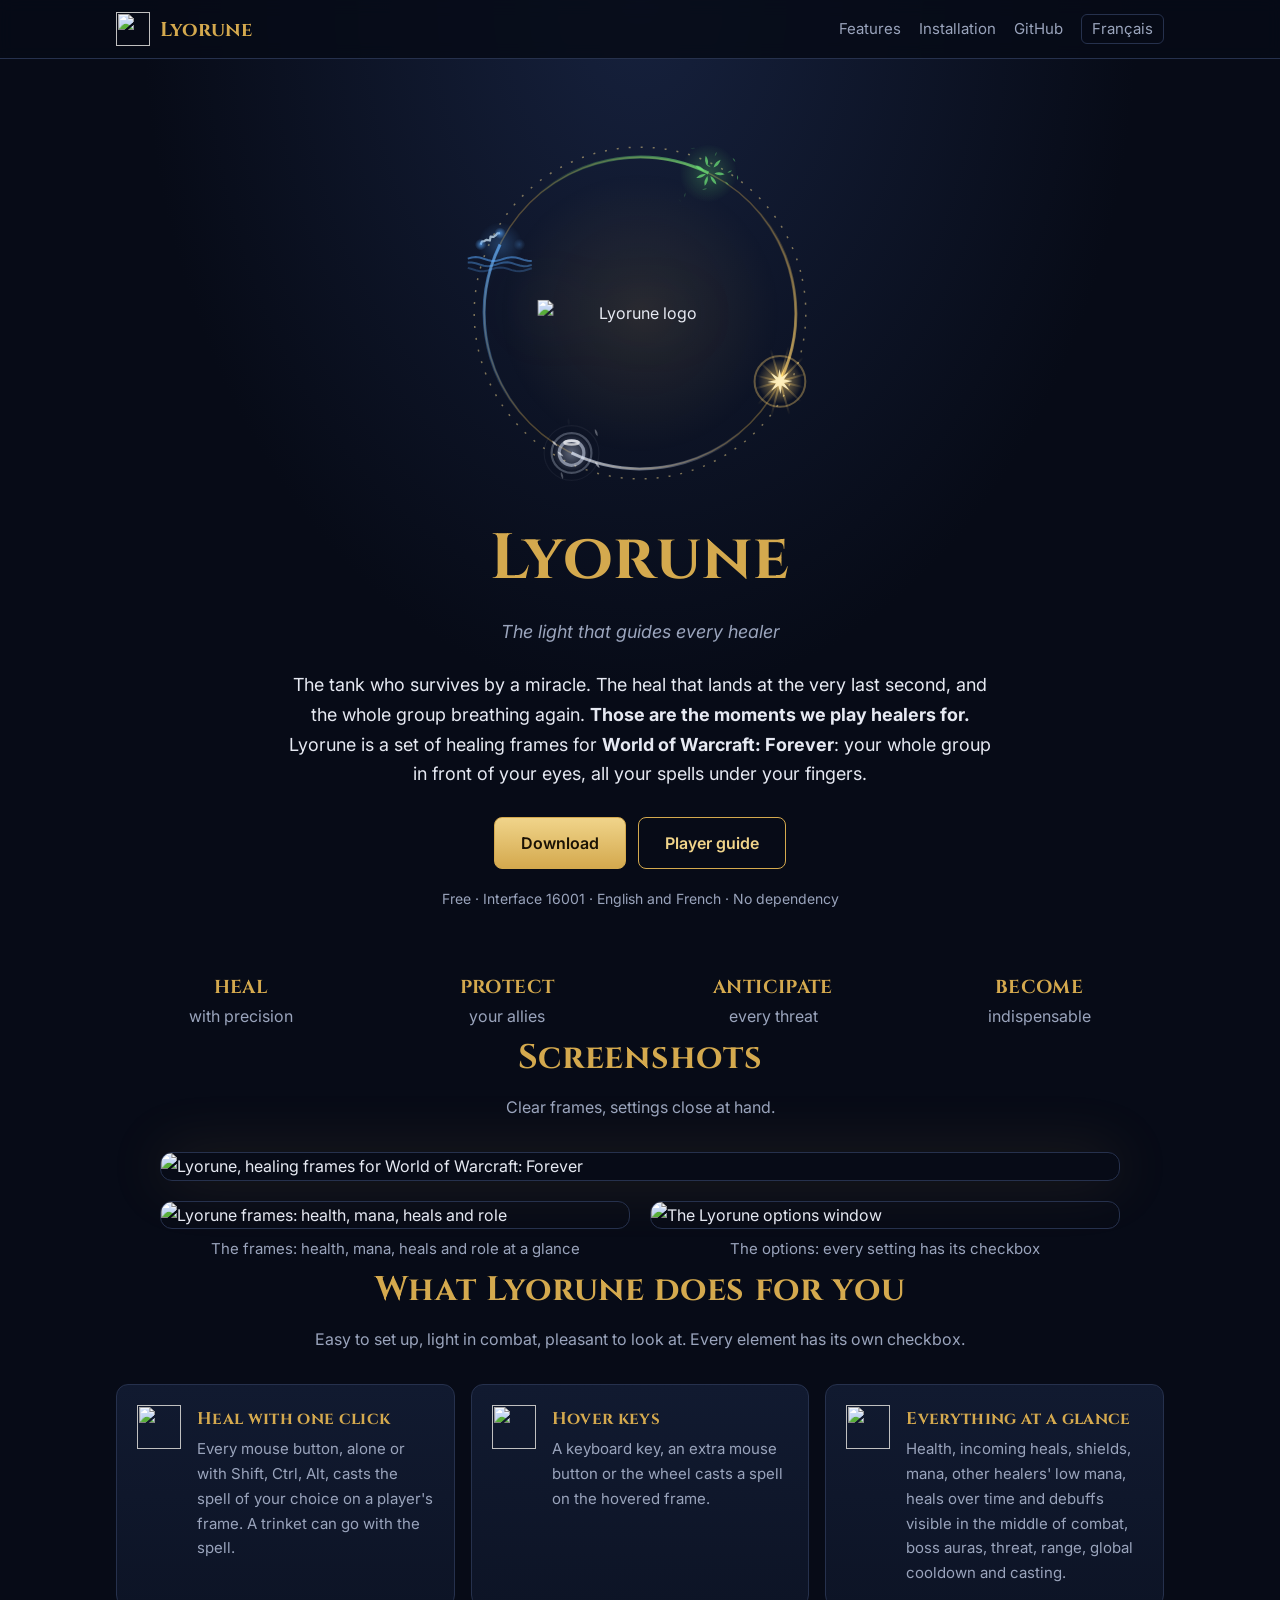
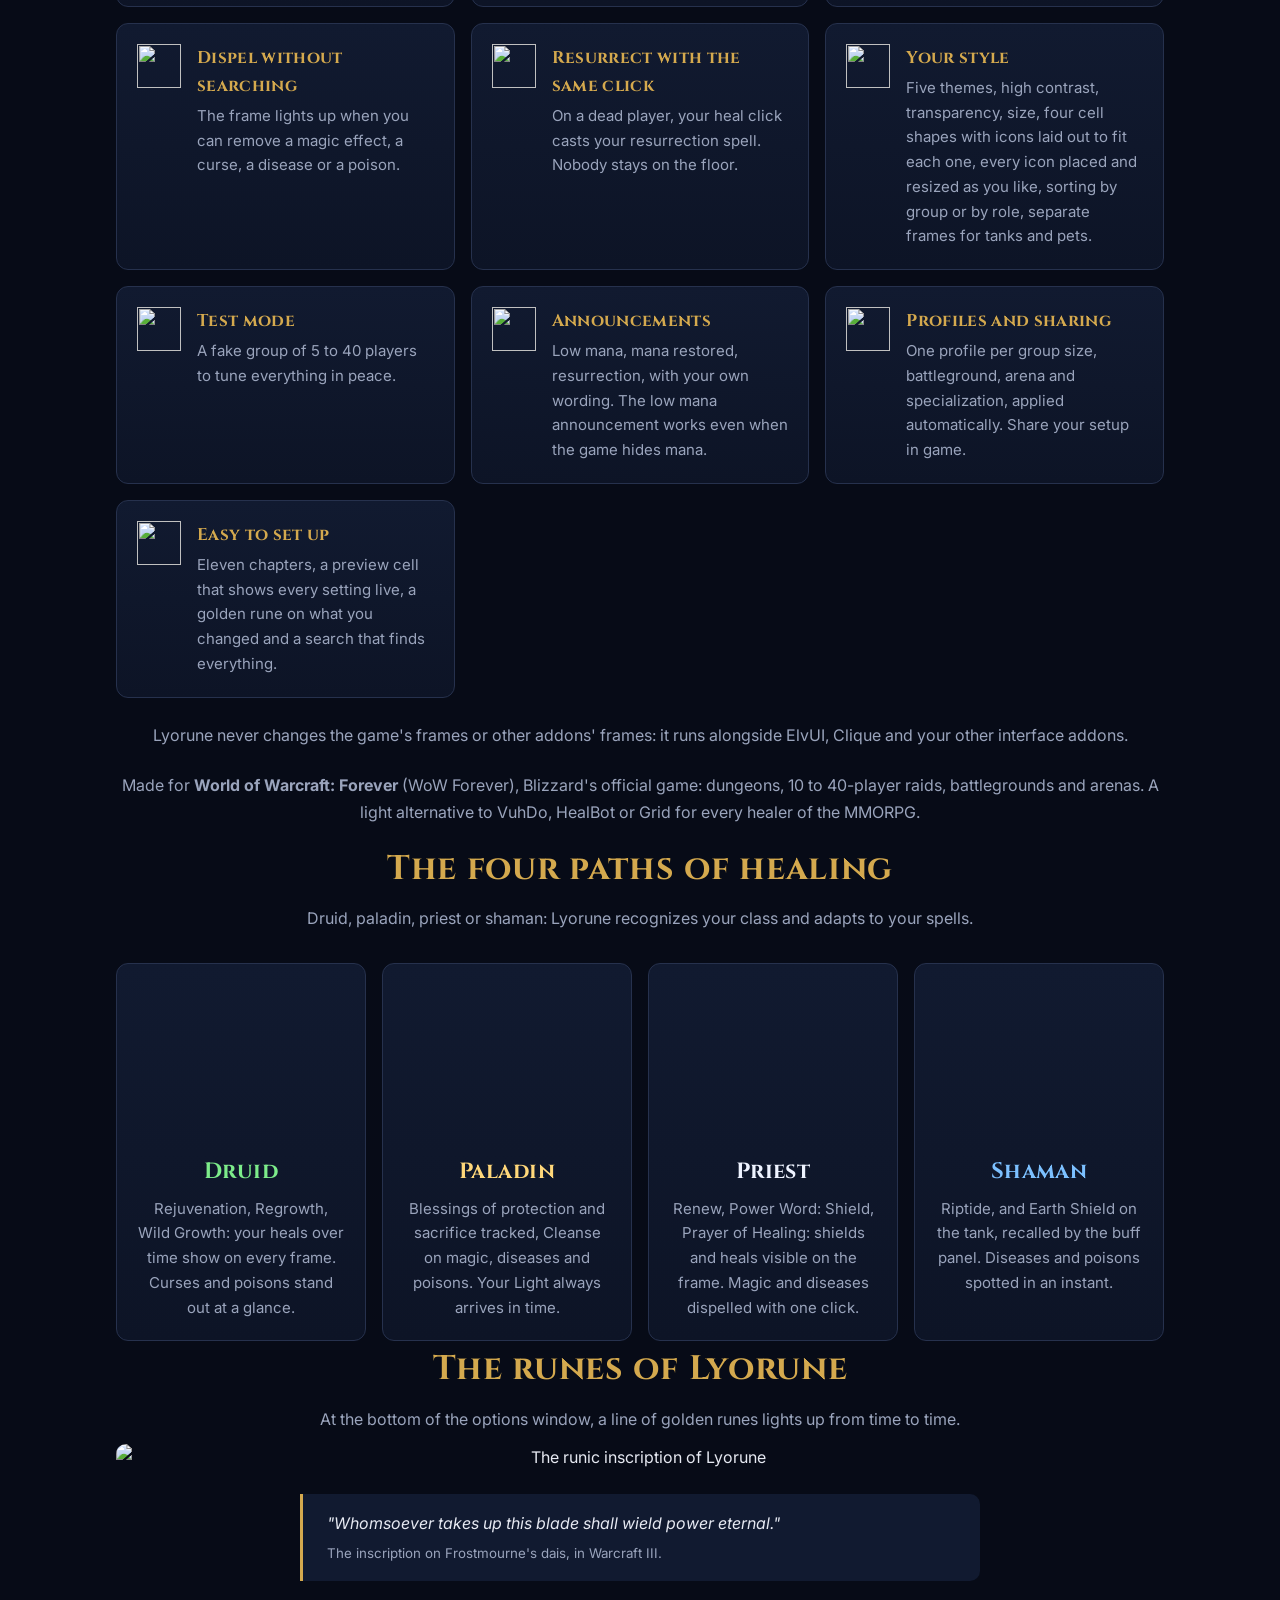
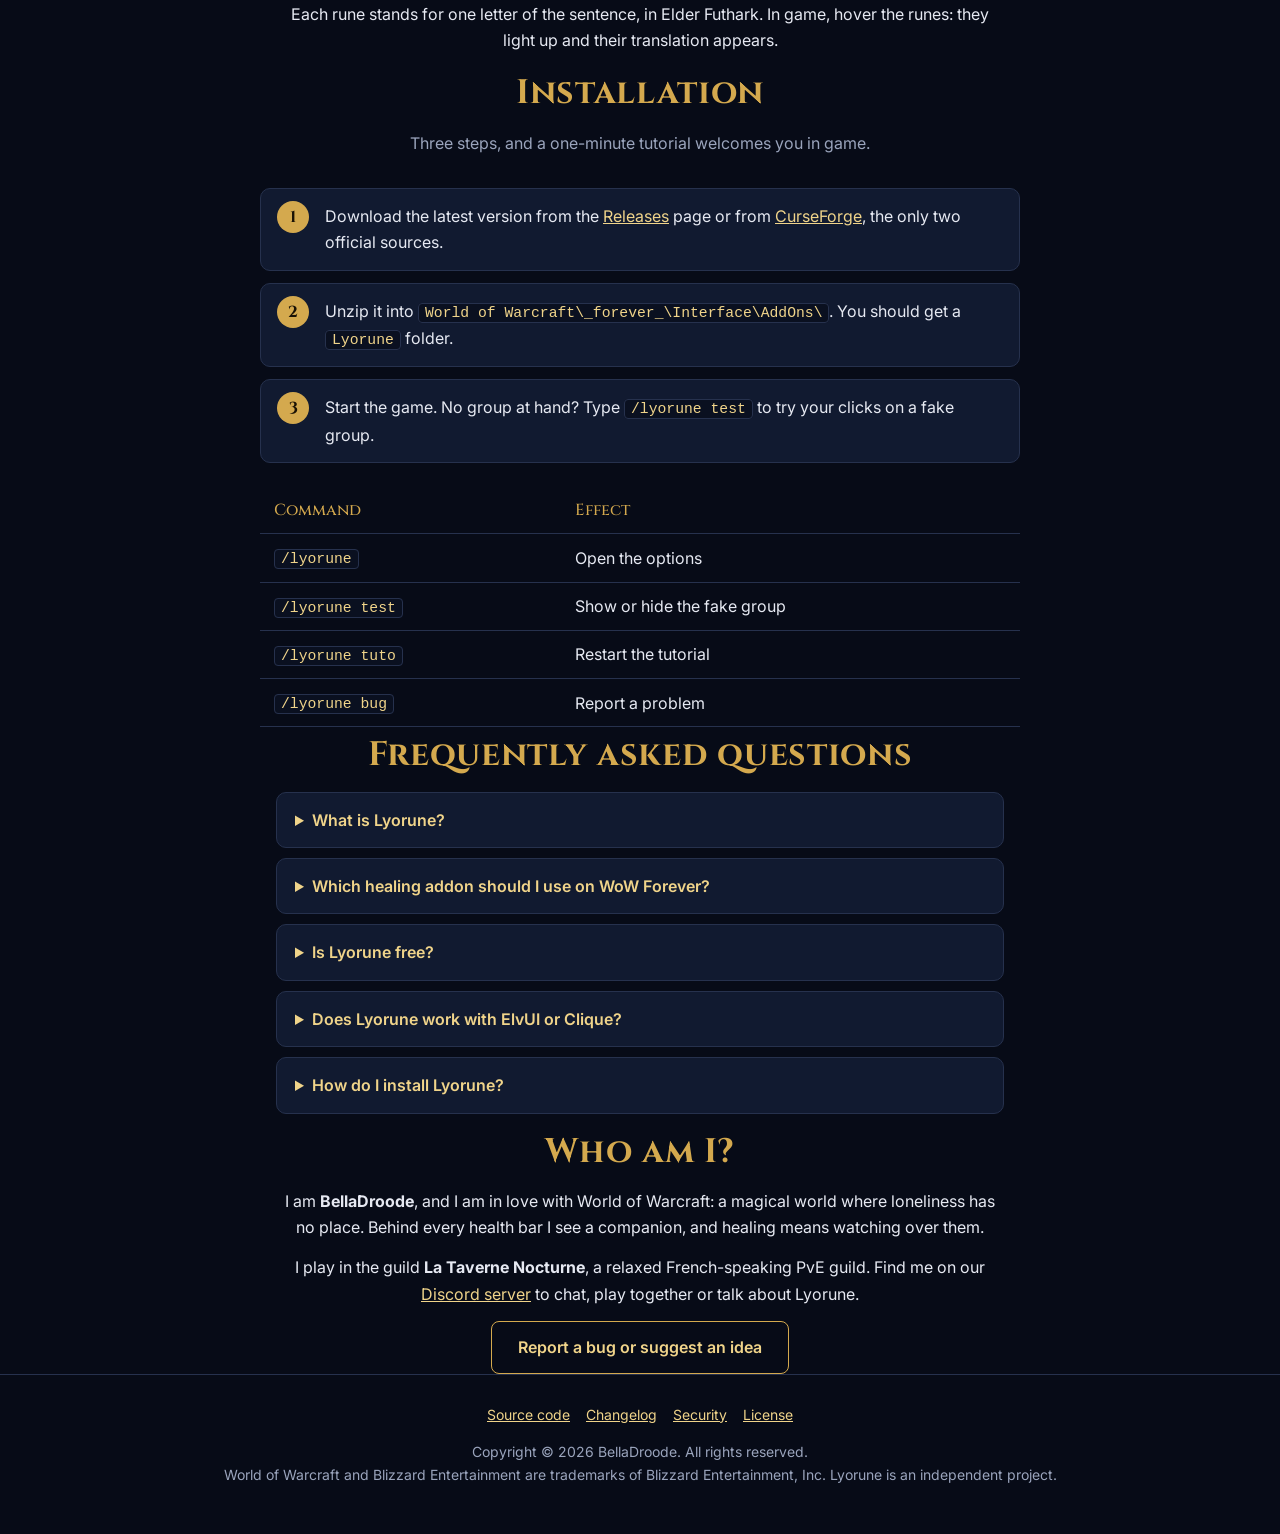
==== site/en/index.html @ 0c83de87 "Site : vidéo de présentation retirée" ====
<!doctype html>
<html lang="en">
<head>
<meta charset="utf-8">
<meta name="viewport" content="width=device-width, initial-scale=1">
<title>Lyorune: healing frames addon for WoW Forever (click casting, raid frames)</title>
<meta name="description" content="Lyorune is a free healing frames addon for World of Warcraft: Forever: click casting, hover keys, dispels, incoming heals, range, missing buffs, low mana announcement, profiles and themes. Priest, druid, paladin, shaman.">
<meta name="keywords" content="Lyorune, World of Warcraft, World of Warcraft: Forever, WoW Forever, WoW, Blizzard, WoW addon, World of Warcraft addon, MMORPG, healing frames, heal frames, raid frames, party frames, group frames, unit frames, click casting, healer, healer addon, heal, dungeon, raid, PvP, PvE, battleground, arena, VuhDo alternative, HealBot alternative, Grid, Cell, Clique, ElvUI, dispel, priest, druid, paladin, shaman">
<meta name="author" content="BellaDroode">
<meta name="robots" content="index, follow, max-image-preview:large">
<meta name="theme-color" content="#070b17">
<link rel="canonical" href="https://bellahealfr.github.io/Lyorune/en/">
<link rel="alternate" hreflang="fr" href="https://bellahealfr.github.io/Lyorune/">
<link rel="alternate" hreflang="en" href="https://bellahealfr.github.io/Lyorune/en/">
<link rel="alternate" hreflang="x-default" href="https://bellahealfr.github.io/Lyorune/en/">
<link rel="alternate" type="text/plain" title="Summary for AI" href="https://bellahealfr.github.io/Lyorune/llms.txt">
<meta property="og:type" content="website">
<meta property="og:site_name" content="Lyorune">
<meta property="og:locale" content="en_US">
<meta property="og:locale:alternate" content="fr_FR">
<meta property="og:url" content="https://bellahealfr.github.io/Lyorune/en/">
<meta property="og:title" content="Lyorune, healing frames for WoW Forever">
<meta property="og:description" content="The light that guides every healer. Free healing frames addon for World of Warcraft: Forever.">
<meta property="og:image" content="https://bellahealfr.github.io/Lyorune/images/logo.png">
<meta property="og:image:alt" content="Lyorune logo">
<meta name="twitter:card" content="summary">
<meta name="twitter:title" content="Lyorune, healing frames for WoW Forever">
<meta name="twitter:description" content="Free healing frames addon for World of Warcraft: Forever.">
<meta name="twitter:image" content="https://bellahealfr.github.io/Lyorune/images/logo.png">
<link rel="icon" type="image/png" href="../images/logo.png">
<link rel="apple-touch-icon" href="../images/logo.png">
<link rel="stylesheet" href="../style.css?v=__BUILD__">
<script type="application/ld+json">
{
  "@context": "https://schema.org",
  "@graph": [
    {
      "@type": "SoftwareApplication",
      "@id": "https://bellahealfr.github.io/Lyorune/#addon",
      "name": "Lyorune",
      "alternateName": "Lyorune healing frames",
      "description": "Free healing frames addon for World of Warcraft: Forever: click casting, hover keys, dispels, incoming heals, range, missing buffs, low mana announcement, profiles, themes and configuration sharing.",
      "url": "https://bellahealfr.github.io/Lyorune/en/",
      "image": "https://bellahealfr.github.io/Lyorune/images/logo.png",
      "applicationCategory": "GameApplication",
      "applicationSubCategory": "World of Warcraft addon",
      "operatingSystem": "Windows, macOS",
      "softwareVersion": "__VERSION__",
      "dateModified": "__DATE__",
      "inLanguage": [
        "en",
        "fr"
      ],
      "isAccessibleForFree": true,
      "offers": {
        "@type": "Offer",
        "price": "0",
        "priceCurrency": "USD"
      },
      "downloadUrl": "https://github.com/BellaHealFr/Lyorune/releases/latest",
      "installUrl": "https://github.com/BellaHealFr/Lyorune/releases/latest",
      "codeRepository": "https://github.com/BellaHealFr/Lyorune",
      "releaseNotes": "https://github.com/BellaHealFr/Lyorune/blob/main/CHANGELOG.en.md",
      "softwareRequirements": "World of Warcraft: Forever (interface 16001)",
      "featureList": [
        "Click casting with Shift, Ctrl, Alt",
        "Hover keys",
        "Incoming heals, shields and heal absorbs",
        "Heal over time and debuff icons visible in combat",
        "Other healers' low mana",
        "Dispel: magic, curse, disease, poison",
        "Range in three levels",
        "Missing buffs",
        "Resurrection on the same click",
        "Low mana announcement even when mana is hidden",
        "Profiles per group size, battleground, arena and specialization",
        "Five themes",
        "Test mode from 5 to 40 players",
        "Configuration sharing",
        "Options window in chapters with a live preview cell and search"
      ],
      "author": {
        "@id": "https://bellahealfr.github.io/Lyorune/#auteur"
      },
      "sameAs": [
        "https://github.com/BellaHealFr/Lyorune"
      ],
      "keywords": "Lyorune, World of Warcraft, World of Warcraft: Forever, WoW Forever, WoW, Blizzard, WoW addon, World of Warcraft addon, MMORPG, healing frames, heal frames, raid frames, party frames, group frames, unit frames, click casting, healer, healer addon, heal, dungeon, raid, PvP, PvE, battleground, arena, VuhDo alternative, HealBot alternative, Grid, Cell, Clique, ElvUI, dispel, priest, druid, paladin, shaman",
      "gamePlatform": "World of Warcraft: Forever"
    },
    {
      "@type": "Person",
      "@id": "https://bellahealfr.github.io/Lyorune/#auteur",
      "name": "BellaDroode",
      "url": "https://github.com/BellaHealFr"
    },
    {
      "@type": "FAQPage",
      "mainEntity": [
        {
          "@type": "Question",
          "name": "What is Lyorune?",
          "acceptedAnswer": {
            "@type": "Answer",
            "text": "Lyorune is a free healing frames addon for World of Warcraft: Forever. It shows your whole group or raid and casts your heals with one click on a player's frame."
          }
        },
        {
          "@type": "Question",
          "name": "Which healing addon should I use on WoW Forever?",
          "acceptedAnswer": {
            "@type": "Answer",
            "text": "Lyorune is made for World of Warcraft: Forever (interface 16001). It is lighter than VuhDo and HealBot, handles values hidden in combat and suits priests, druids, paladins and shamans."
          }
        },
        {
          "@type": "Question",
          "name": "Is Lyorune free?",
          "acceptedAnswer": {
            "@type": "Answer",
            "text": "Yes. Lyorune is free and is downloaded from its GitHub Releases page or from CurseForge (Lyorune Healing project), its only two official sources."
          }
        },
        {
          "@type": "Question",
          "name": "Does Lyorune work with ElvUI or Clique?",
          "acceptedAnswer": {
            "@type": "Answer",
            "text": "Yes. Lyorune never changes the game's frames or other addons' frames. It runs alongside ElvUI, Clique and other interface addons."
          }
        },
        {
          "@type": "Question",
          "name": "How do I install Lyorune?",
          "acceptedAnswer": {
            "@type": "Answer",
            "text": "Download the archive from GitHub, unzip it into World of Warcraft\\_forever_\\Interface\\AddOns\\ and start the game. A one-minute tutorial opens on first login."
          }
        }
      ]
    }
  ]
}
</script>
</head>
<body>

<header class="haut">
  <div class="conteneur">
    <a class="marque" href="#"><img src="../images/logo.png" alt="">Lyorune</a>
    <nav>
      <a class="facultatif" href="#features">Features</a>
      <a class="facultatif" href="#installation">Installation</a>
      <a class="facultatif" href="https://github.com/BellaHealFr/Lyorune">GitHub</a>
      <a class="langue" href="../" lang="fr">Français</a>
    </nav>
  </div>
</header>

<main>
  <div class="entete conteneur">
    <div class="couronne"><canvas aria-hidden="true"></canvas><img class="logo" src="../images/logo.png" alt="Lyorune logo"></div>
    <h1>Lyorune</h1>
    <p class="devise">The light that guides every healer</p>
    <p class="accroche">The tank who survives by a miracle. The heal that lands at the very last second, and the whole group breathing again.
      <strong>Those are the moments we play healers for.</strong> Lyorune is a set of healing frames for
      <strong>World of Warcraft: Forever</strong>: your whole group in front of your eyes, all your spells under your fingers.</p>
    <div class="boutons">
      <a class="bouton plein" href="https://github.com/BellaHealFr/Lyorune/releases/latest" data-telecharger="Download version {v}">Download</a>
      <a class="bouton vide" href="https://github.com/BellaHealFr/Lyorune/blob/main/docs/GUIDE.en.md">Player guide</a>
    </div>
    <p class="infos">Free · Interface 16001 · English and French · No dependency</p>
  </div>

  <section class="conteneur">
    <div class="grille piliers-en">
      <div><img src="../images/piliers/soigner.png" alt=""><h3>HEAL</h3><p>with precision</p></div>
      <div><img src="../images/piliers/proteger.png" alt=""><h3>PROTECT</h3><p>your allies</p></div>
      <div><img src="../images/piliers/anticiper.png" alt=""><h3>ANTICIPATE</h3><p>every threat</p></div>
      <div><img src="../images/piliers/indispensable.png" alt=""><h3>BECOME</h3><p>indispensable</p></div>
    </div>
  </section>

  <section id="screenshots" class="conteneur galerie">
    <h2>Screenshots</h2>
    <p class="sous-titre">Clear frames, settings close at hand.</p>
    <img class="banniere" src="../images/captures/banniere.jpg?v=__BUILD__" alt="Lyorune, healing frames for World of Warcraft: Forever" loading="lazy">
    <div class="captures">
      <figure><img src="../images/captures/cases.jpg?v=__BUILD__" alt="Lyorune frames: health, mana, heals and role" loading="lazy"><figcaption>The frames: health, mana, heals and role at a glance</figcaption></figure>
      <figure><img src="../images/captures/options.png?v=__BUILD__" alt="The Lyorune options window" loading="lazy"><figcaption>The options: every setting has its checkbox</figcaption></figure>
    </div>
  </section>

  <section id="features" class="conteneur">
    <h2>What Lyorune does for you</h2>
    <p class="sous-titre">Easy to set up, light in combat, pleasant to look at. Every element has its own checkbox.</p>
    <div class="grille">
      <div class="carte"><img src="../images/runes/s.png" alt=""><div><h3>Heal with one click</h3><p>Every mouse button, alone or with Shift, Ctrl, Alt, casts the spell of your choice on a player's frame. A trinket can go with the spell.</p></div></div>
      <div class="carte"><img src="../images/runes/t.png" alt=""><div><h3>Hover keys</h3><p>A keyboard key, an extra mouse button or the wheel casts a spell on the hovered frame.</p></div></div>
      <div class="carte"><img src="../images/runes/u.png" alt=""><div><h3>Everything at a glance</h3><p>Health, incoming heals, shields, mana, other healers' low mana, heals over time and debuffs visible in the middle of combat, boss auras, threat, range, global cooldown and casting.</p></div></div>
      <div class="carte"><img src="../images/runes/d.png" alt=""><div><h3>Dispel without searching</h3><p>The frame lights up when you can remove a magic effect, a curse, a disease or a poison.</p></div></div>
      <div class="carte"><img src="../images/runes/r.png" alt=""><div><h3>Resurrect with the same click</h3><p>On a dead player, your heal click casts your resurrection spell. Nobody stays on the floor.</p></div></div>
      <div class="carte"><img src="../images/runes/g.png" alt=""><div><h3>Your style</h3><p>Five themes, high contrast, transparency, size, four cell shapes with icons laid out to fit each one, every icon placed and resized as you like, sorting by group or by role, separate frames for tanks and pets.</p></div></div>
      <div class="carte"><img src="../images/runes/m.png" alt=""><div><h3>Test mode</h3><p>A fake group of 5 to 40 players to tune everything in peace.</p></div></div>
      <div class="carte"><img src="../images/runes/a.png" alt=""><div><h3>Announcements</h3><p>Low mana, mana restored, resurrection, with your own wording. The low mana announcement works even when the game hides mana.</p></div></div>
      <div class="carte"><img src="../images/runes/p.png" alt=""><div><h3>Profiles and sharing</h3><p>One profile per group size, battleground, arena and specialization, applied automatically. Share your setup in game.</p></div></div>
      <div class="carte"><img src="../images/runes/f.png" alt=""><div><h3>Easy to set up</h3><p>Eleven chapters, a preview cell that shows every setting live, a golden rune on what you changed and a search that finds everything.</p></div></div>
    </div>
    <p class="note">Lyorune never changes the game's frames or other addons' frames: it runs alongside ElvUI, Clique and your other interface addons.</p>
    <p class="note">Made for <strong>World of Warcraft: Forever</strong> (WoW Forever), Blizzard's official game: dungeons, 10 to 40-player raids, battlegrounds and arenas. A light alternative to VuhDo, HealBot or Grid for every healer of the MMORPG.</p>
  </section>

  <section id="classes" class="conteneur">
    <h2>The four paths of healing</h2>
    <p class="sous-titre">Druid, paladin, priest or shaman: Lyorune recognizes your class and adapts to your spells.</p>
    <div class="voies">
      <article class="voie" style="--classe:#7dec8a"><canvas data-classe="druide" aria-hidden="true"></canvas><h3>Druid</h3><p>Rejuvenation, Regrowth, Wild Growth: your heals over time show on every frame. Curses and poisons stand out at a glance.</p></article>
      <article class="voie" style="--classe:#ffd77a"><canvas data-classe="paladin" aria-hidden="true"></canvas><h3>Paladin</h3><p>Blessings of protection and sacrifice tracked, Cleanse on magic, diseases and poisons. Your Light always arrives in time.</p></article>
      <article class="voie" style="--classe:#eef3ff"><canvas data-classe="pretre" aria-hidden="true"></canvas><h3>Priest</h3><p>Renew, Power Word: Shield, Prayer of Healing: shields and heals visible on the frame. Magic and diseases dispelled with one click.</p></article>
      <article class="voie" style="--classe:#7cc0ff"><canvas data-classe="chaman" aria-hidden="true"></canvas><h3>Shaman</h3><p>Riptide, and Earth Shield on the tank, recalled by the buff panel. Diseases and poisons spotted in an instant.</p></article>
    </div>
  </section>

  <section class="conteneur runes">
    <h2>The runes of Lyorune</h2>
    <p class="sous-titre">At the bottom of the options window, a line of golden runes lights up from time to time.</p>
    <img class="bandeau" src="../images/runes.png" alt="The runic inscription of Lyorune">
    <blockquote>"Whomsoever takes up this blade shall wield power eternal."
      <small>The inscription on Frostmourne's dais, in Warcraft III.</small></blockquote>
    <p>Each rune stands for one letter of the sentence, in Elder Futhark. In game, hover the runes: they light up and their translation appears.</p>
  </section>

  <section id="installation" class="conteneur">
    <h2>Installation</h2>
    <p class="sous-titre">Three steps, and a one-minute tutorial welcomes you in game.</p>
    <ol class="etapes">
      <li>Download the latest version from the <a href="https://github.com/BellaHealFr/Lyorune/releases/latest">Releases</a> page or from <a href="https://www.curseforge.com/wow/addons/lyorune-healing">CurseForge</a>, the only two official sources.</li>
      <li>Unzip it into <code>World of Warcraft\_forever_\Interface\AddOns\</code>. You should get a <code>Lyorune</code> folder.</li>
      <li>Start the game. No group at hand? Type <code>/lyorune test</code> to try your clicks on a fake group.</li>
    </ol>
    <table>
      <tr><th>Command</th><th>Effect</th></tr>
      <tr><td><code>/lyorune</code></td><td>Open the options</td></tr>
      <tr><td><code>/lyorune test</code></td><td>Show or hide the fake group</td></tr>
      <tr><td><code>/lyorune tuto</code></td><td>Restart the tutorial</td></tr>
      <tr><td><code>/lyorune bug</code></td><td>Report a problem</td></tr>
    </table>
  </section>

  <section id="faq" class="conteneur faq">
    <h2>Frequently asked questions</h2>
    <details><summary>What is Lyorune?</summary><p>Lyorune is a free healing frames addon for World of Warcraft: Forever. It shows your whole group or raid and casts your heals with one click on a player's frame.</p></details>
    <details><summary>Which healing addon should I use on WoW Forever?</summary><p>Lyorune is made for World of Warcraft: Forever (interface 16001). It is lighter than VuhDo and HealBot, handles values hidden in combat and suits priests, druids, paladins and shamans.</p></details>
    <details><summary>Is Lyorune free?</summary><p>Yes. Lyorune is free and is downloaded from its <a href="https://github.com/BellaHealFr/Lyorune/releases/latest">GitHub Releases page</a> or from <a href="https://www.curseforge.com/wow/addons/lyorune-healing">CurseForge</a>, its only two official sources.</p></details>
    <details><summary>Does Lyorune work with ElvUI or Clique?</summary><p>Yes. Lyorune never changes the game's frames or other addons' frames. It runs alongside ElvUI, Clique and other interface addons.</p></details>
    <details><summary>How do I install Lyorune?</summary><p>Download the archive from GitHub, unzip it into <code>World of Warcraft\_forever_\Interface\AddOns\</code> and start the game. A one-minute tutorial opens on first login.</p></details>
  </section>

  <section class="conteneur auteur">
    <h2>Who am I?</h2>
    <p>I am <strong>BellaDroode</strong>, and I am in love with World of Warcraft: a magical world where loneliness has no place.
      Behind every health bar I see a companion, and healing means watching over them.</p>
    <p>I play in the guild <strong>La Taverne Nocturne</strong>, a relaxed French-speaking PvE guild.
      Find me on our <a href="https://discord.gg/uRaEPTGePu">Discord server</a> to chat, play together or talk about Lyorune.</p>
    <div class="boutons">
      <a class="bouton vide" href="https://github.com/BellaHealFr/Lyorune/issues/new/choose">Report a bug or suggest an idea</a>
    </div>
  </section>
</main>

<footer>
  <div class="conteneur">
    <nav>
      <a href="https://github.com/BellaHealFr/Lyorune">Source code</a>
      <a href="https://github.com/BellaHealFr/Lyorune/blob/main/CHANGELOG.en.md">Changelog</a>
      <a href="https://github.com/BellaHealFr/Lyorune/blob/main/SECURITY.md">Security</a>
      <a href="https://github.com/BellaHealFr/Lyorune/blob/main/LICENSE">License</a>
    </nav>
    <p>Copyright © 2026 BellaDroode. All rights reserved.<br>
      World of Warcraft and Blizzard Entertainment are trademarks of Blizzard Entertainment, Inc. Lyorune is an independent project.</p>
    <p class="visites" id="visites" hidden></p>
  </div>
</footer>

<script src="../animations.js?v=__BUILD__" defer></script>
<!-- Compteur de visiteurs uniques : GoatCounter, sans cookie, aucune donnée personnelle gardée -->
<script data-goatcounter="https://lyorune.goatcounter.com/count" async src="https://gc.zgo.at/count.js"></script>
<script>
  // Total du site, ou somme des pages française et anglaise tant que GoatCounter n'a pas recalculé le total
  (function () {
    var base = 'https://lyorune.goatcounter.com/counter/';
    function lire(chemin) {
      return fetch(base + encodeURIComponent(chemin) + '.json')
        .then(function (r) { return r.ok ? r.json() : null; })
        .then(function (d) { return (d && parseInt(String(d.count).replace(/\D/g, ''), 10)) || 0; })
        .catch(function () { return 0; });
    }
    Promise.all([lire('TOTAL'), lire('/Lyorune'), lire('/Lyorune/en')]).then(function (v) {
      var n = Math.max(v[0], v[1] + v[2]);
      if (!n) return;
      var p = document.getElementById('visites');
      p.textContent = n.toLocaleString('en') + ' ' + (n > 1 ? 'unique visitors since the site opened' : 'unique visitor since the site opened');
      p.hidden = false;
    });
  })();
</script>
</body>
</html>
---- site/style.css ----
/* Lyorune : page de présentation */
@import url("https://fonts.googleapis.com/css2?family=Cinzel:wght@500;700&family=Inter:wght@400;500;600&display=swap");

:root {
  --fond: #070b17;
  --fond-2: #0d1426;
  --carte: #111a30;
  --bord: #26314d;
  --or: #d4a94e;
  --or-clair: #f0d48a;
  --bleu: #5aa9ff;
  --texte: #e6e9f2;
  --doux: #9aa4bc;
  --largeur: 1080px;
}

* { box-sizing: border-box; }
html { scroll-behavior: smooth; }
body {
  margin: 0;
  background: radial-gradient(ellipse at top, #16213d 0%, var(--fond) 55%) fixed, var(--fond);
  color: var(--texte);
  font: 16px/1.65 Inter, system-ui, sans-serif;
}
img { max-width: 100%; height: auto; display: block; }
a { color: var(--or-clair); }
a:hover { color: #fff; }
code {
  background: #0a1020;
  border: 1px solid var(--bord);
  border-radius: 4px;
  padding: 1px 6px;
  font-size: .92em;
  color: var(--or-clair);
}

.conteneur { max-width: var(--largeur); margin: 0 auto; padding: 0 16px; }

/* Barre du haut */
.haut {
  position: sticky; top: 0; z-index: 10;
  background: rgba(7, 11, 23, .85);
  -webkit-backdrop-filter: blur(8px);
  backdrop-filter: blur(8px);
  border-bottom: 1px solid var(--bord);
}
.haut .conteneur { display: flex; align-items: center; gap: 20px; height: 58px; }
.marque { display: flex; align-items: center; gap: 10px; text-decoration: none; color: var(--or); font: 700 20px Cinzel, serif; }
.marque img { width: 34px; height: 34px; }
.haut nav { margin-left: auto; display: flex; gap: 18px; align-items: center; }
.haut nav a { color: var(--doux); text-decoration: none; font-size: 15px; }
.haut nav a:hover { color: var(--or-clair); }
.langue { border: 1px solid var(--bord); border-radius: 6px; padding: 2px 10px; }

/* En-tête */
.entete { text-align: center; padding: 64px 0 40px; }
.entete .logo { width: 200px; margin: 0 auto 12px; filter: drop-shadow(0 0 30px rgba(212, 169, 78, .35)); }
h1, h2, h3 { font-family: Cinzel, serif; color: var(--or); font-weight: 700; letter-spacing: .02em; }
h1 { font-size: clamp(40px, 7vw, 64px); margin: 0; }
.devise { font-style: italic; color: var(--doux); margin: 4px 0 24px; font-size: 18px; }
.accroche { max-width: 720px; margin: 0 auto 28px; font-size: 18px; }
.boutons { display: flex; gap: 12px; justify-content: center; flex-wrap: wrap; }
.bouton {
  display: inline-block; padding: 12px 26px; border-radius: 8px;
  font-weight: 600; text-decoration: none; border: 1px solid var(--or);
}
.bouton.plein { background: linear-gradient(180deg, var(--or-clair), var(--or)); color: #1a1205; }
.bouton.plein:hover { color: #000; filter: brightness(1.08); }
.bouton.vide { color: var(--or-clair); }
.bouton.vide:hover { background: rgba(212, 169, 78, .12); }
.infos { margin-top: 18px; color: var(--doux); font-size: 14px; }

/* Sections */
section { padding: 48px 0; }
h2 { text-align: center; font-size: clamp(26px, 4vw, 34px); margin: 0 0 8px; }
.sous-titre { text-align: center; color: var(--doux); max-width: 680px; margin: 0 auto 32px; }
.piliers { border-radius: 12px; border: 1px solid var(--bord); }

/* Fonctions */
.grille { display: grid; grid-template-columns: repeat(auto-fit, minmax(300px, 1fr)); gap: 16px; }
.carte {
  background: linear-gradient(180deg, var(--carte), var(--fond-2));
  border: 1px solid var(--bord); border-radius: 12px; padding: 20px;
  display: flex; gap: 16px; align-items: flex-start;
}
.carte:hover { border-color: rgba(212, 169, 78, .55); }
.carte img { width: 44px; height: 44px; flex: none; }
.carte h3 { margin: 0 0 4px; font-size: 17px; }
.carte p { margin: 0; color: var(--doux); font-size: 15px; }
.note { text-align: center; color: var(--doux); margin-top: 24px; }

/* Runes */
.runes { text-align: center; }
.runes .bandeau { margin: 0 auto 24px; border-radius: 10px; }
blockquote {
  margin: 0 auto 20px; max-width: 680px; padding: 16px 24px;
  border-left: 3px solid var(--or); background: var(--carte); border-radius: 0 10px 10px 0;
  text-align: left; font-style: italic;
}
blockquote small { display: block; margin-top: 6px; color: var(--doux); font-style: normal; }
.runes p { max-width: 720px; margin: 0 auto 12px; }

/* Installation */
.etapes { counter-reset: etape; list-style: none; padding: 0; max-width: 760px; margin: 0 auto; }
.etapes li {
  counter-increment: etape; position: relative;
  padding: 14px 16px 14px 64px; margin-bottom: 12px;
  background: var(--carte); border: 1px solid var(--bord); border-radius: 10px;
}
.etapes li::before {
  content: counter(etape); position: absolute; left: 16px; top: 12px;
  width: 32px; height: 32px; border-radius: 50%;
  display: grid; place-items: center;
  background: var(--or); color: #1a1205; font: 700 16px Cinzel, serif;
}

table { width: 100%; max-width: 760px; margin: 24px auto 0; border-collapse: collapse; }
th, td { text-align: left; padding: 10px 14px; border-bottom: 1px solid var(--bord); }
th { color: var(--or); font-family: Cinzel, serif; font-weight: 500; }

/* Questions fréquentes */
.faq { max-width: 760px; }
.faq details {
  background: var(--carte); border: 1px solid var(--bord); border-radius: 10px;
  padding: 14px 18px; margin-bottom: 10px;
}
.faq summary { cursor: pointer; font-weight: 600; color: var(--or-clair); }
.faq details p { margin: 10px 0 0; color: var(--doux); }

/* Auteur */
.auteur { max-width: 760px; margin: 0 auto; text-align: center; }
.auteur p { margin: 0 0 14px; }

/* Pied */
footer { border-top: 1px solid var(--bord); padding: 28px 0 40px; color: var(--doux); font-size: 14px; text-align: center; }
footer nav { display: flex; gap: 16px; justify-content: center; flex-wrap: wrap; margin-bottom: 12px; }

@media (max-width: 640px) {
  .haut nav a.facultatif { display: none; }
  .entete { padding-top: 40px; }
  .entete .logo { width: 150px; }
  .grille { grid-template-columns: 1fr; }
}

/* Piliers de la page anglaise */
.piliers-en { grid-template-columns: repeat(auto-fit, minmax(200px, 1fr)); text-align: center; }
.piliers-en img { width: 130px; margin: 0 auto; }
.piliers-en h3 { margin: 8px 0 0; }
.piliers-en p { margin: 0; color: var(--doux); }

/* Couronne animée autour du logo : les quatre classes de soigneur */
.couronne { position: relative; width: min(380px, 86vw); aspect-ratio: 1; margin: 0 auto 4px; }
.couronne canvas { position: absolute; inset: 0; width: 100%; height: 100%; }
.entete .couronne .logo { position: absolute; left: 50%; top: 50%; width: 54%; margin: 0; transform: translate(-50%, -50%); }

/* En images : la bannière, puis les captures côte à côte (l'une sous l'autre sur téléphone) */
.galerie img { display: block; width: 100%; height: auto; border-radius: 12px; border: 1px solid var(--bord); }
.galerie .banniere { max-width: 960px; margin: 0 auto 20px; box-shadow: 0 0 60px rgba(212, 169, 78, .15); }
.captures { display: grid; grid-template-columns: repeat(auto-fit, minmax(280px, 1fr)); gap: 20px; max-width: 960px; margin: 0 auto; }
.captures figure { margin: 0; }
.captures figcaption { margin-top: 8px; color: var(--doux); font-size: 15px; text-align: center; }

/* Les quatre voies du soin */
.voies { display: grid; grid-template-columns: repeat(auto-fit, minmax(230px, 1fr)); gap: 16px; }
.voie {
  background: linear-gradient(180deg, var(--carte), var(--fond-2));
  border: 1px solid var(--bord); border-radius: 12px; padding: 0 20px 20px; text-align: center;
  transition: border-color .3s, transform .3s;
}
.voie:hover { border-color: var(--classe); transform: translateY(-3px); }
.voie canvas { display: block; width: 100%; height: 190px; }
.voie h3 { margin: 0 0 6px; color: var(--classe); font-size: 22px; }
.voie p { margin: 0; color: var(--doux); font-size: 15px; }
@media (prefers-reduced-motion: reduce) { .voie, .voie:hover { transition: none; transform: none; } }

footer .visites { margin-top: 10px; font-size: 13px; letter-spacing: .02em; }
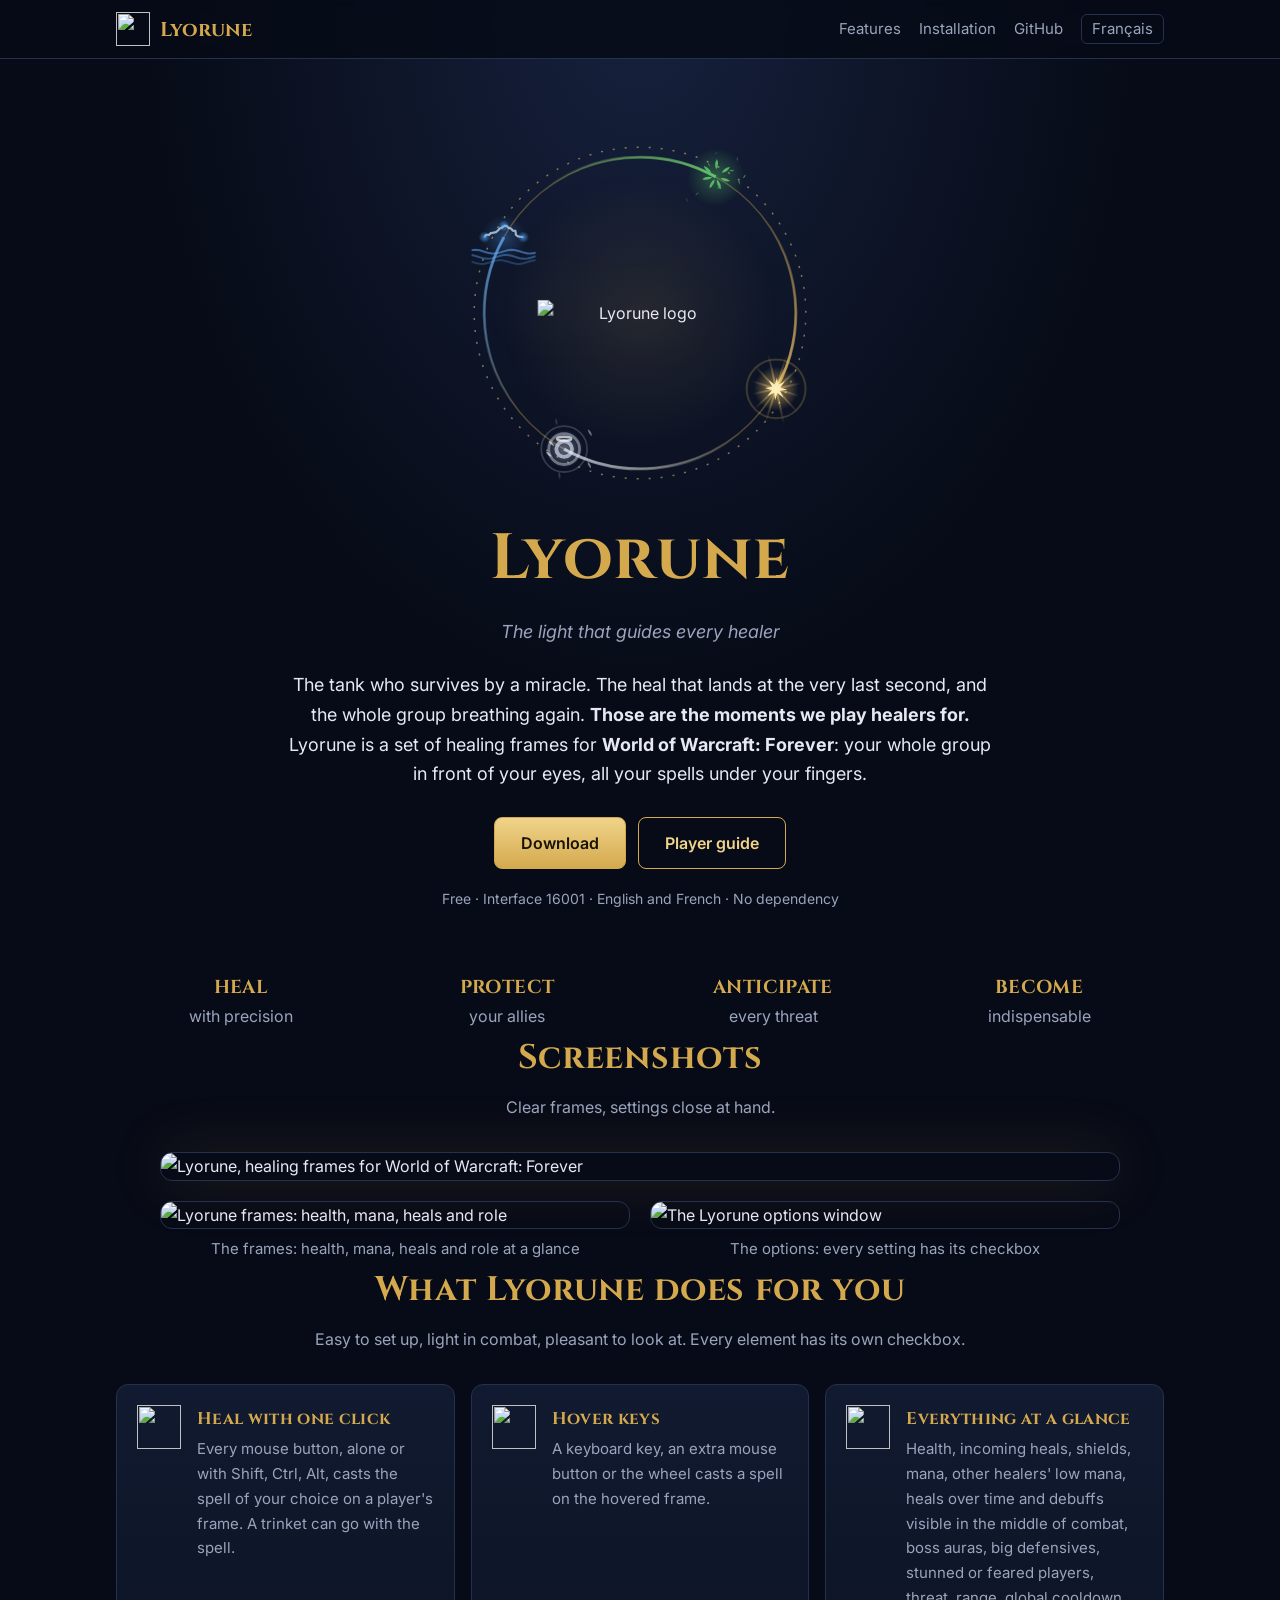
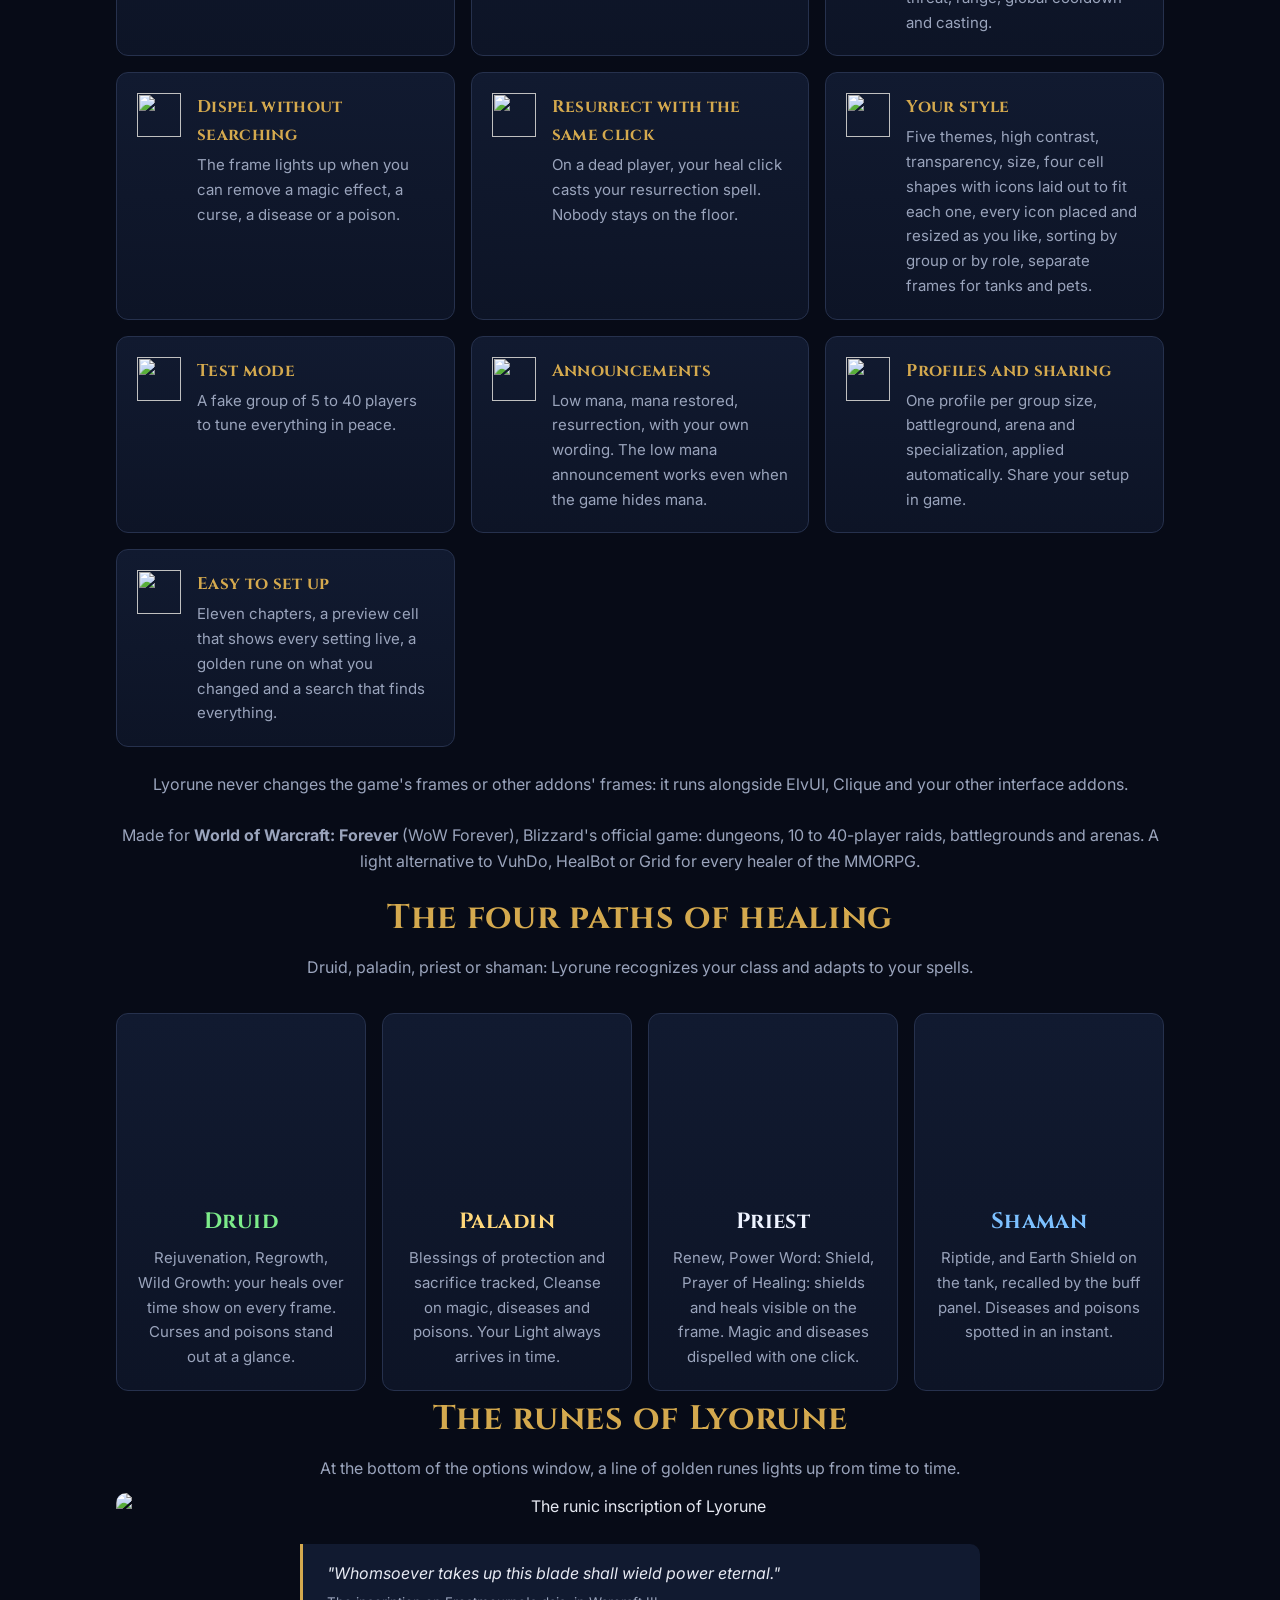
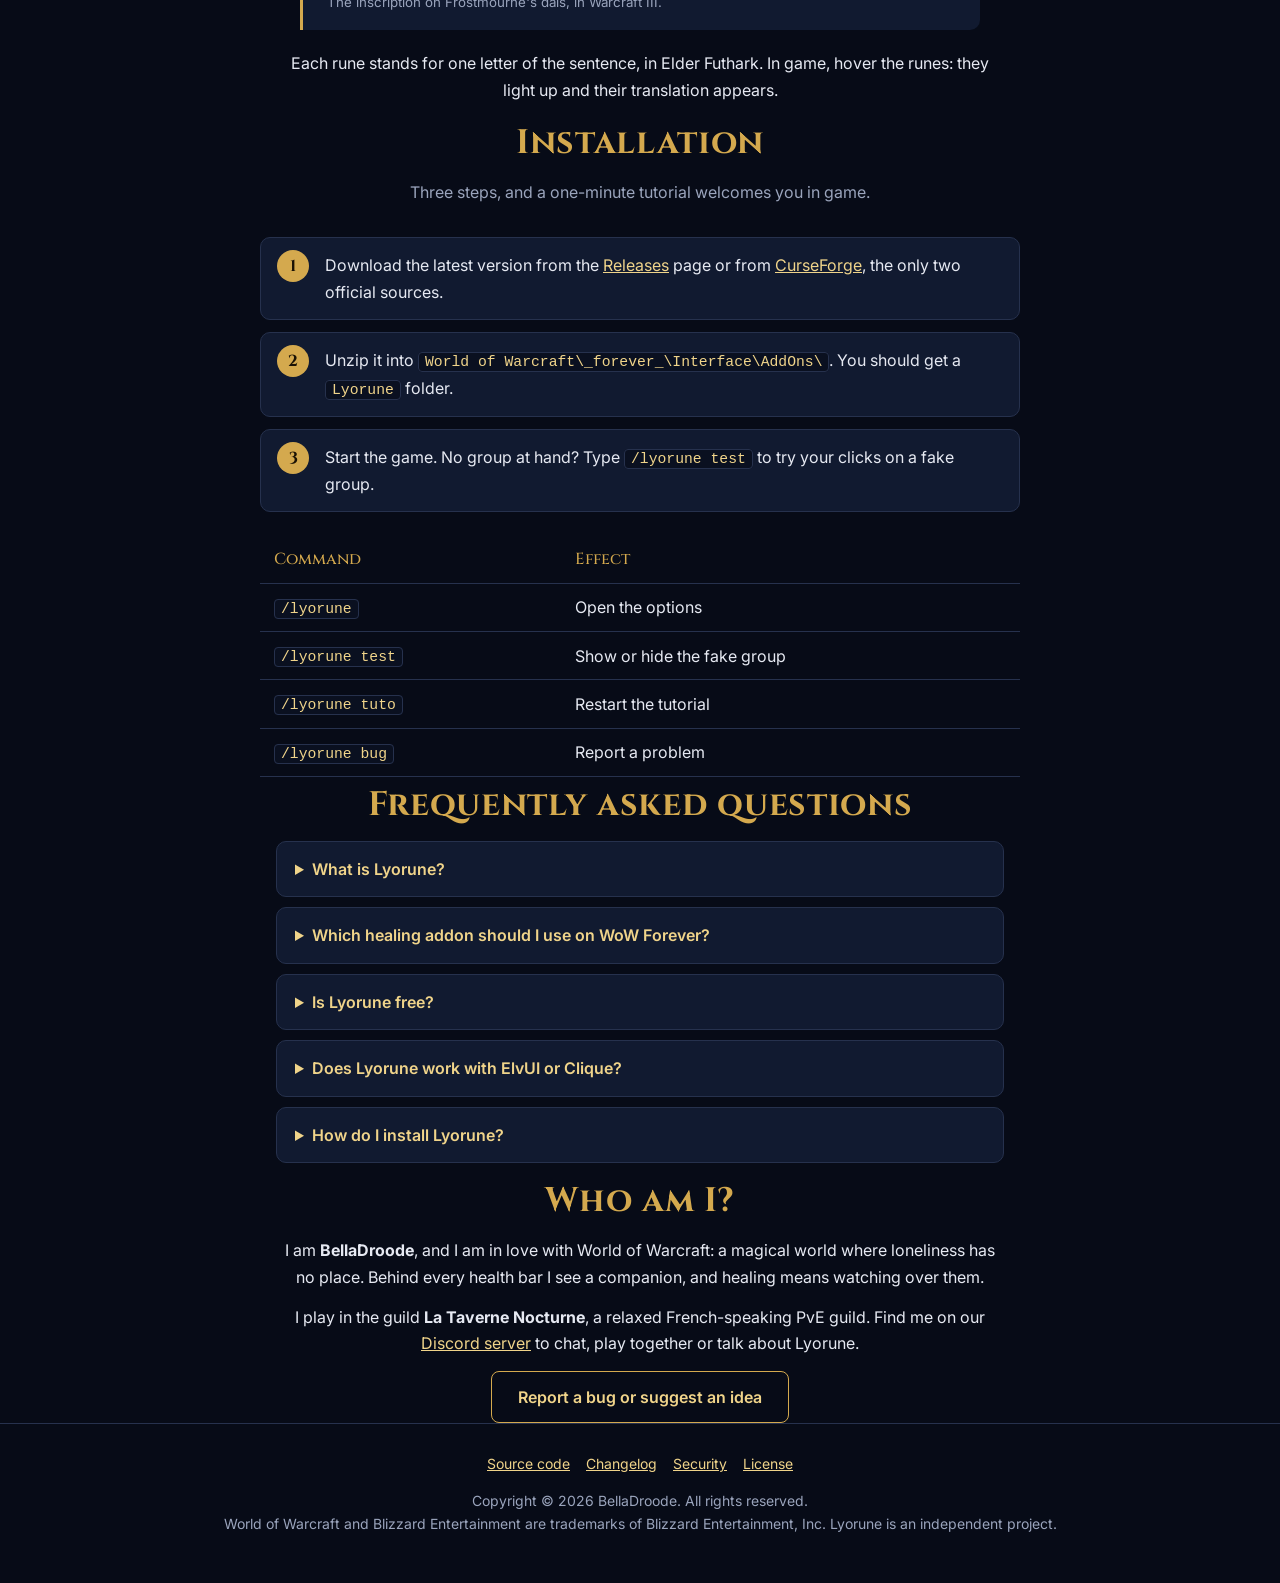
==== commit 842199f8: "Lyorune 1.28.0 : gros défensifs des joueurs et contrôles sur les cases, raccourcis du jeu (options, " ====
--- a/site/en/index.html
+++ b/site/en/index.html
@@ -68,9 +68,11 @@
         "Incoming heals, shields and heal absorbs",
         "Heal over time and debuff icons visible in combat",
         "Other healers' low mana",
+        "Players' big defensives and crowd control on the cell",
         "Dispel: magic, curse, disease, poison",
         "Range in three levels",
         "Missing buffs",
+        "Game key bindings: options, frames, next buff, test mode",
         "Resurrection on the same click",
         "Low mana announcement even when mana is hidden",
         "Profiles per group size, battleground, arena and specialization",
@@ -197,7 +199,7 @@
     <div class="grille">
       <div class="carte"><img src="../images/runes/s.png" alt=""><div><h3>Heal with one click</h3><p>Every mouse button, alone or with Shift, Ctrl, Alt, casts the spell of your choice on a player's frame. A trinket can go with the spell.</p></div></div>
       <div class="carte"><img src="../images/runes/t.png" alt=""><div><h3>Hover keys</h3><p>A keyboard key, an extra mouse button or the wheel casts a spell on the hovered frame.</p></div></div>
-      <div class="carte"><img src="../images/runes/u.png" alt=""><div><h3>Everything at a glance</h3><p>Health, incoming heals, shields, mana, other healers' low mana, heals over time and debuffs visible in the middle of combat, boss auras, threat, range, global cooldown and casting.</p></div></div>
+      <div class="carte"><img src="../images/runes/u.png" alt=""><div><h3>Everything at a glance</h3><p>Health, incoming heals, shields, mana, other healers' low mana, heals over time and debuffs visible in the middle of combat, boss auras, big defensives, stunned or feared players, threat, range, global cooldown and casting.</p></div></div>
       <div class="carte"><img src="../images/runes/d.png" alt=""><div><h3>Dispel without searching</h3><p>The frame lights up when you can remove a magic effect, a curse, a disease or a poison.</p></div></div>
       <div class="carte"><img src="../images/runes/r.png" alt=""><div><h3>Resurrect with the same click</h3><p>On a dead player, your heal click casts your resurrection spell. Nobody stays on the floor.</p></div></div>
       <div class="carte"><img src="../images/runes/g.png" alt=""><div><h3>Your style</h3><p>Five themes, high contrast, transparency, size, four cell shapes with icons laid out to fit each one, every icon placed and resized as you like, sorting by group or by role, separate frames for tanks and pets.</p></div></div>
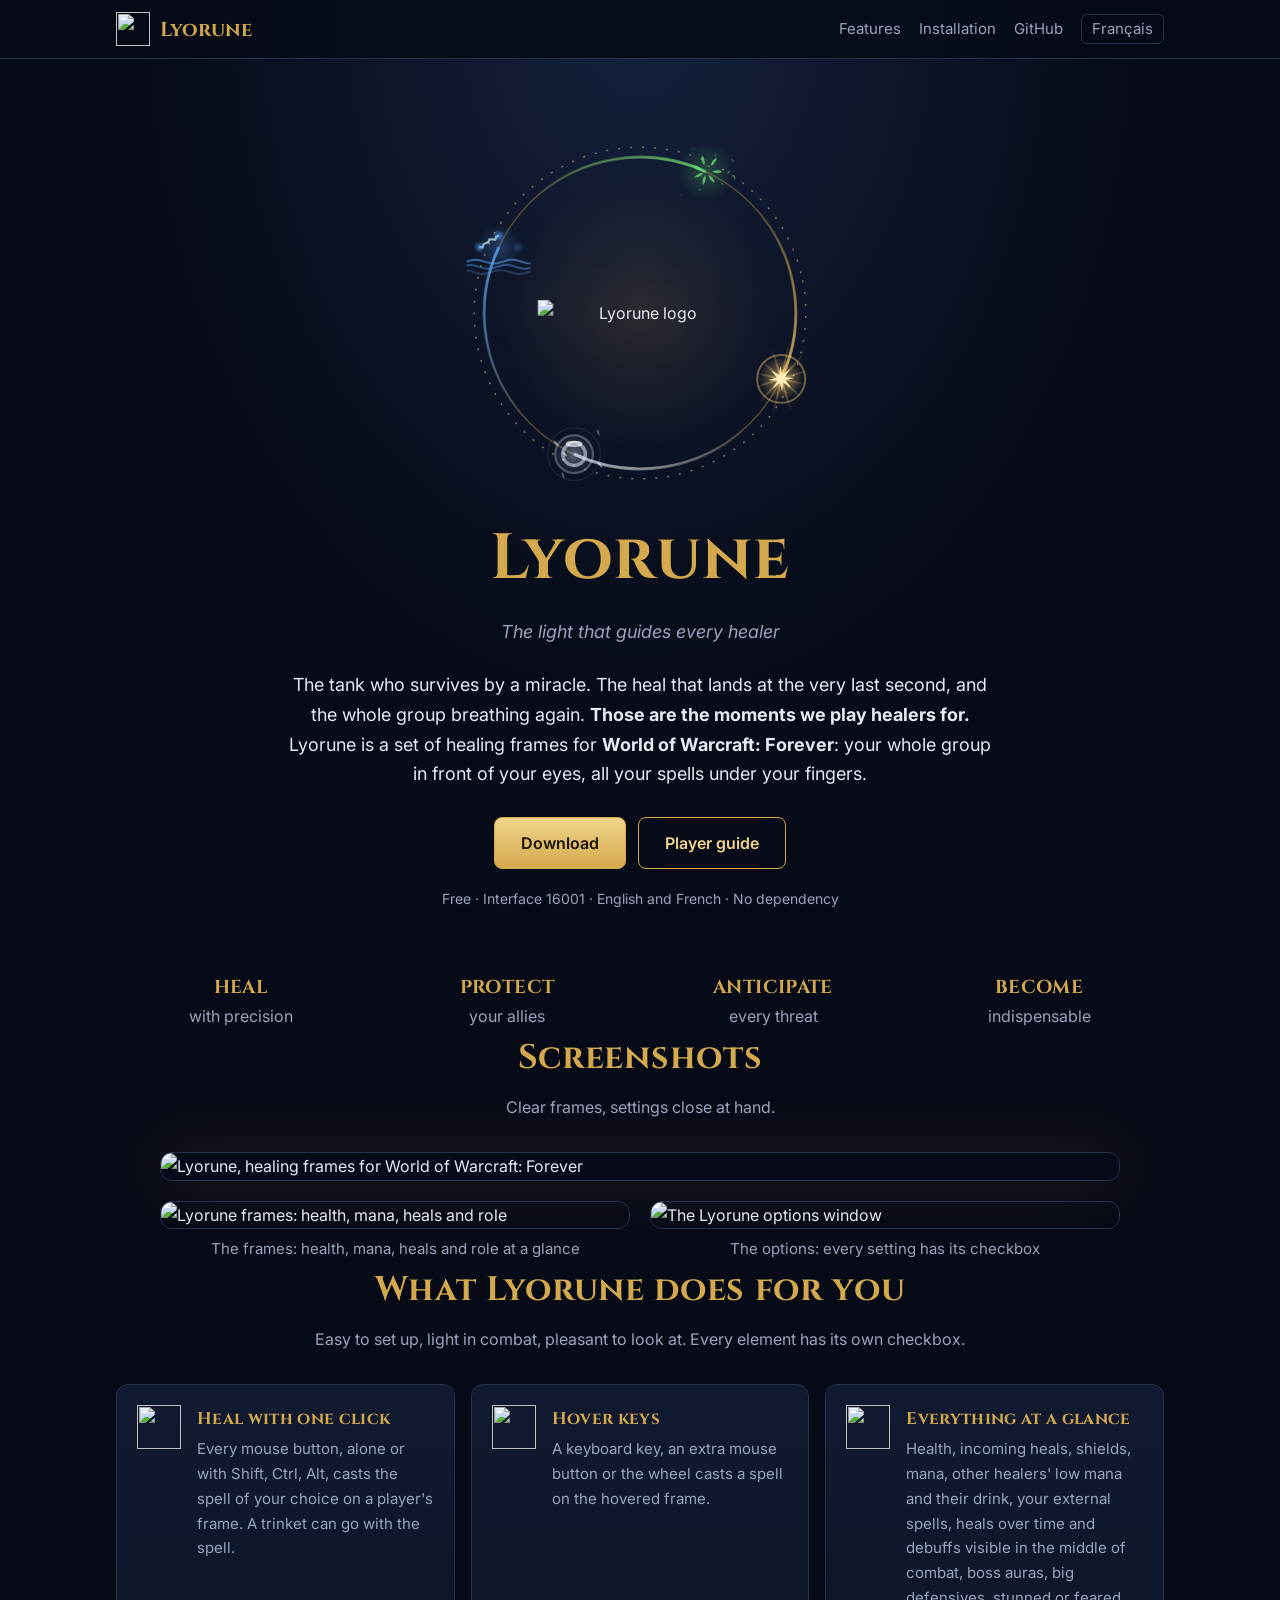
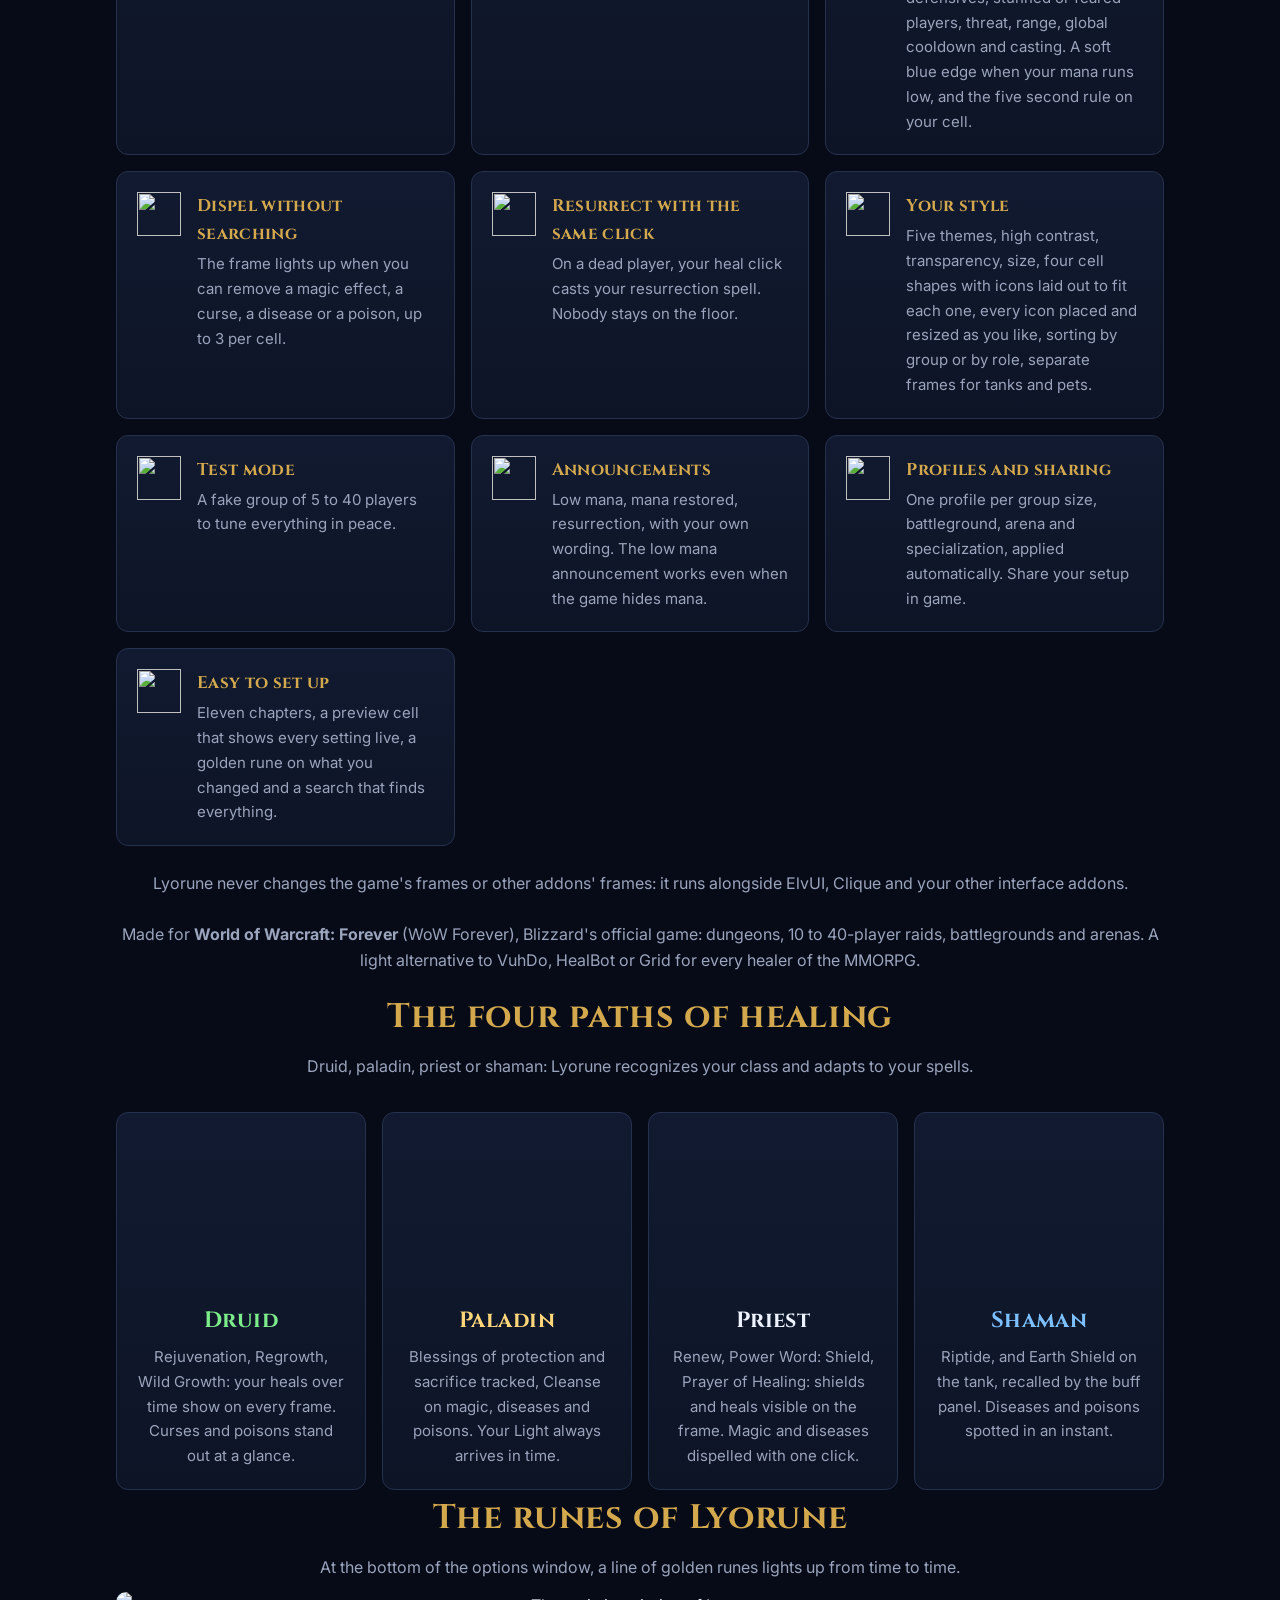
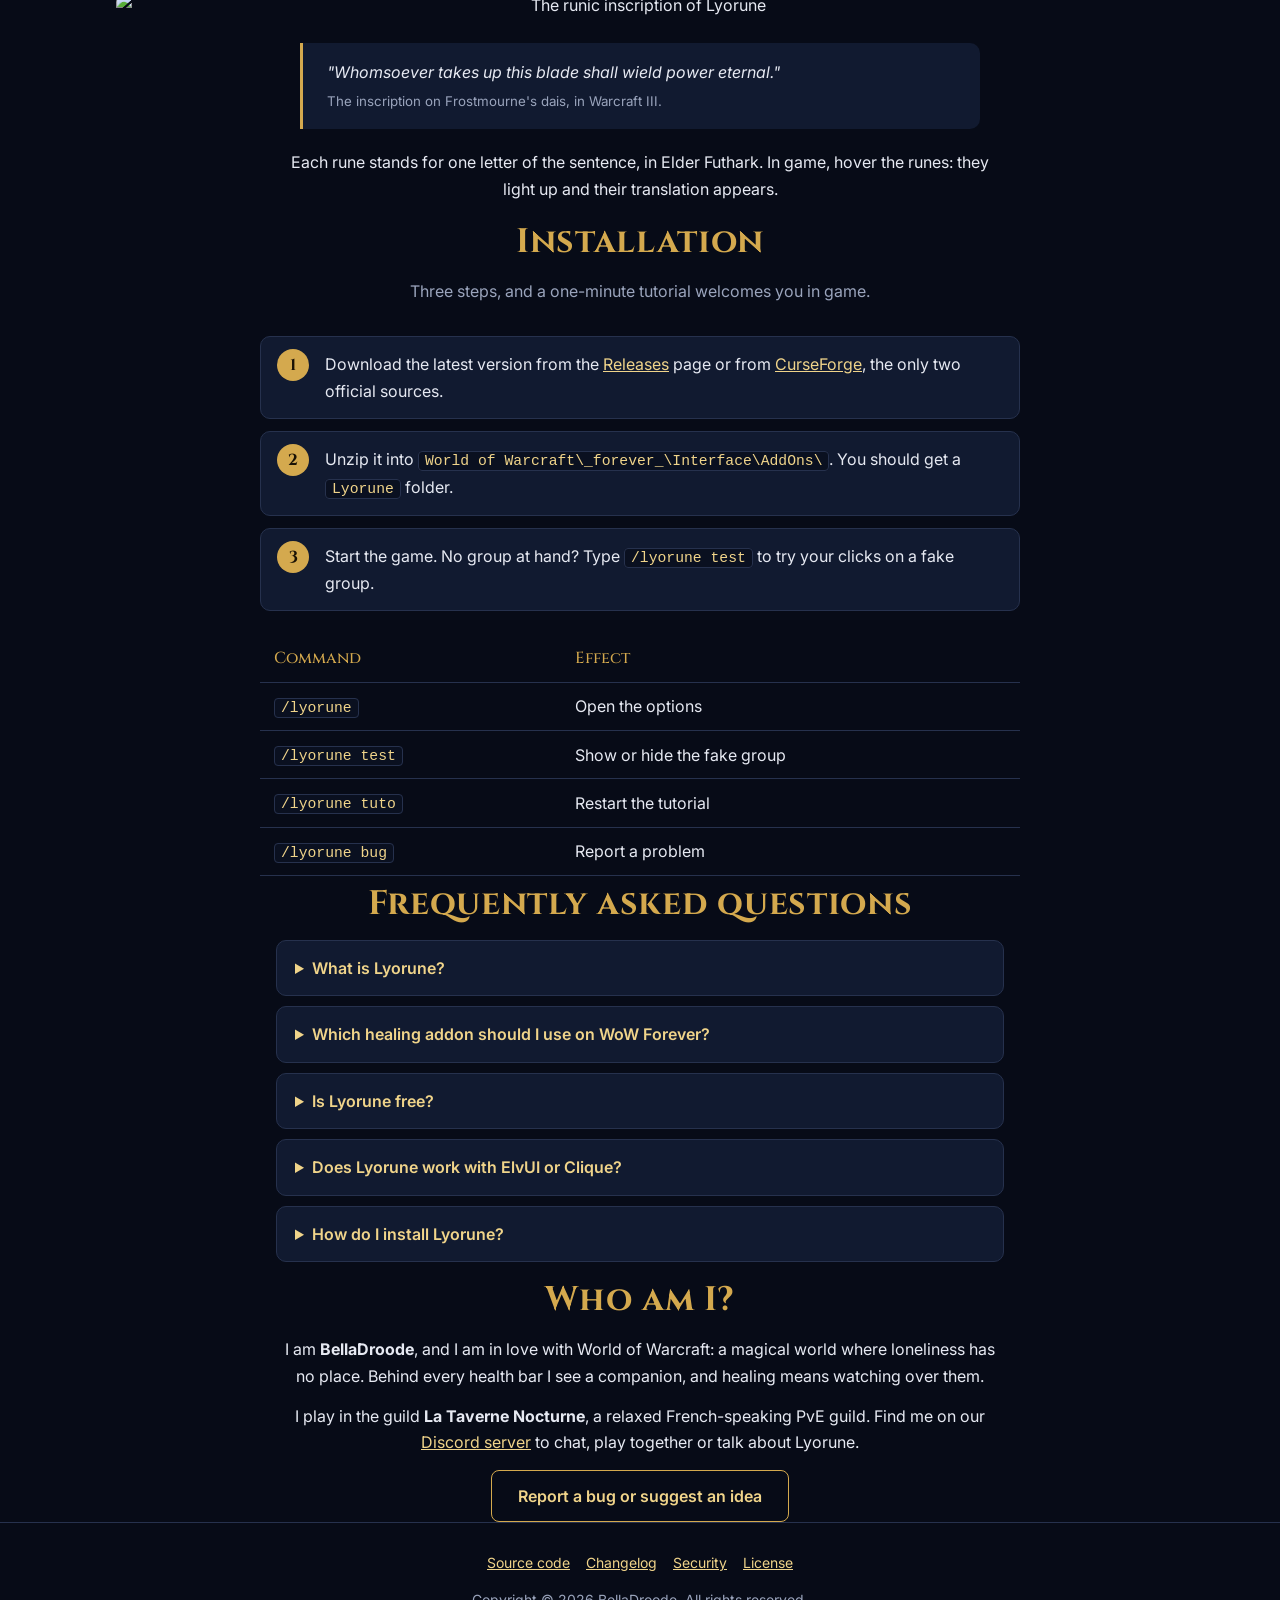
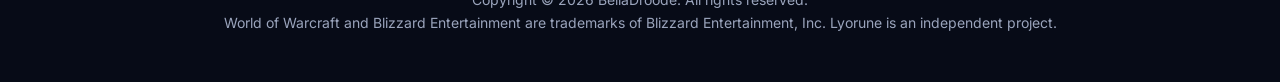
==== commit e7dab815: "Lyorune 1.29.0 : jusqu'à 3 affaiblissements à dissiper par case, sorts externes et Âme affaiblie, so" ====
--- a/site/en/index.html
+++ b/site/en/index.html
@@ -69,7 +69,9 @@
         "Heal over time and debuff icons visible in combat",
         "Other healers' low mana",
         "Players' big defensives and crowd control on the cell",
-        "Dispel: magic, curse, disease, poison",
+        "Dispel: magic, curse, disease, poison, up to 3 per cell",
+        "Drinking healers, external spells and Weakened Soul on the cell",
+        "Low mana screen edge and five second rule",
         "Range in three levels",
         "Missing buffs",
         "Game key bindings: options, frames, next buff, test mode",
@@ -199,8 +201,8 @@
     <div class="grille">
       <div class="carte"><img src="../images/runes/s.png" alt=""><div><h3>Heal with one click</h3><p>Every mouse button, alone or with Shift, Ctrl, Alt, casts the spell of your choice on a player's frame. A trinket can go with the spell.</p></div></div>
       <div class="carte"><img src="../images/runes/t.png" alt=""><div><h3>Hover keys</h3><p>A keyboard key, an extra mouse button or the wheel casts a spell on the hovered frame.</p></div></div>
-      <div class="carte"><img src="../images/runes/u.png" alt=""><div><h3>Everything at a glance</h3><p>Health, incoming heals, shields, mana, other healers' low mana, heals over time and debuffs visible in the middle of combat, boss auras, big defensives, stunned or feared players, threat, range, global cooldown and casting.</p></div></div>
-      <div class="carte"><img src="../images/runes/d.png" alt=""><div><h3>Dispel without searching</h3><p>The frame lights up when you can remove a magic effect, a curse, a disease or a poison.</p></div></div>
+      <div class="carte"><img src="../images/runes/u.png" alt=""><div><h3>Everything at a glance</h3><p>Health, incoming heals, shields, mana, other healers' low mana and their drink, your external spells, heals over time and debuffs visible in the middle of combat, boss auras, big defensives, stunned or feared players, threat, range, global cooldown and casting. A soft blue edge when your mana runs low, and the five second rule on your cell.</p></div></div>
+      <div class="carte"><img src="../images/runes/d.png" alt=""><div><h3>Dispel without searching</h3><p>The frame lights up when you can remove a magic effect, a curse, a disease or a poison, up to 3 per cell.</p></div></div>
       <div class="carte"><img src="../images/runes/r.png" alt=""><div><h3>Resurrect with the same click</h3><p>On a dead player, your heal click casts your resurrection spell. Nobody stays on the floor.</p></div></div>
       <div class="carte"><img src="../images/runes/g.png" alt=""><div><h3>Your style</h3><p>Five themes, high contrast, transparency, size, four cell shapes with icons laid out to fit each one, every icon placed and resized as you like, sorting by group or by role, separate frames for tanks and pets.</p></div></div>
       <div class="carte"><img src="../images/runes/m.png" alt=""><div><h3>Test mode</h3><p>A fake group of 5 to 40 players to tune everything in peace.</p></div></div>
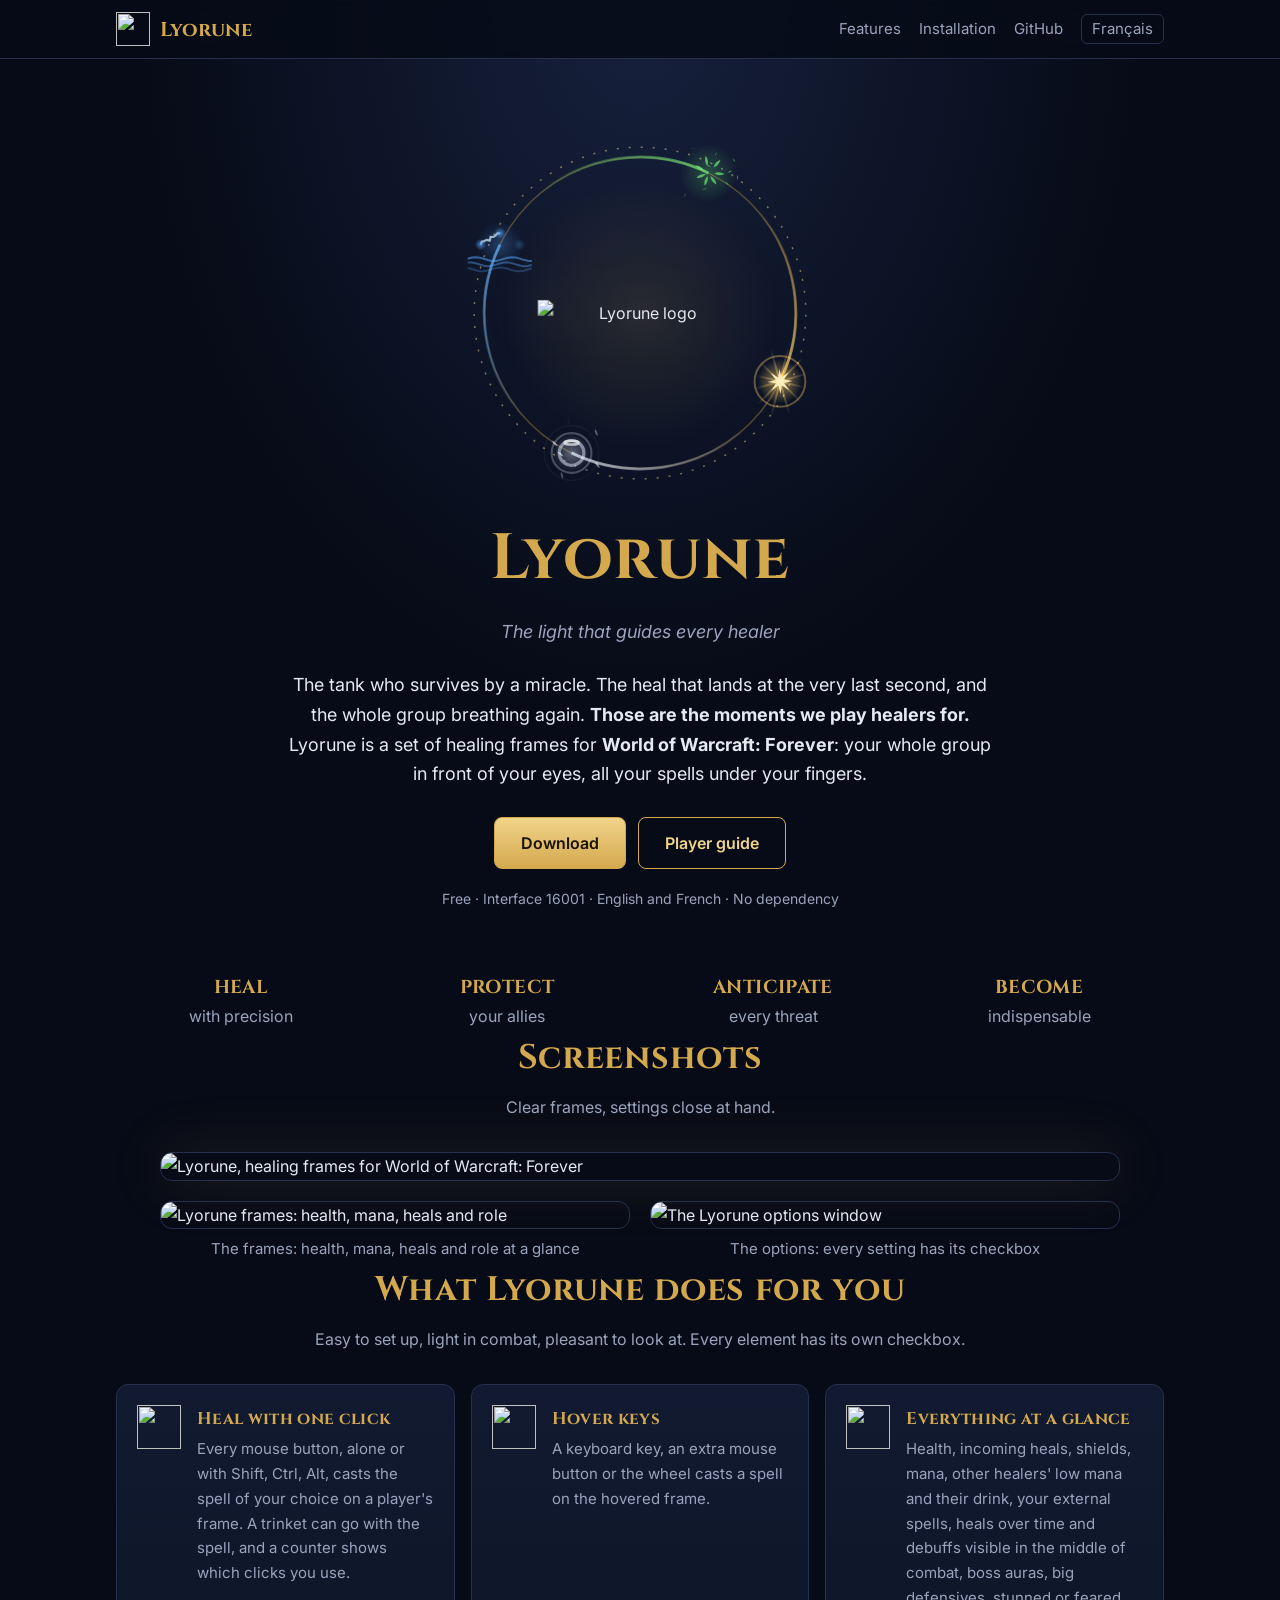
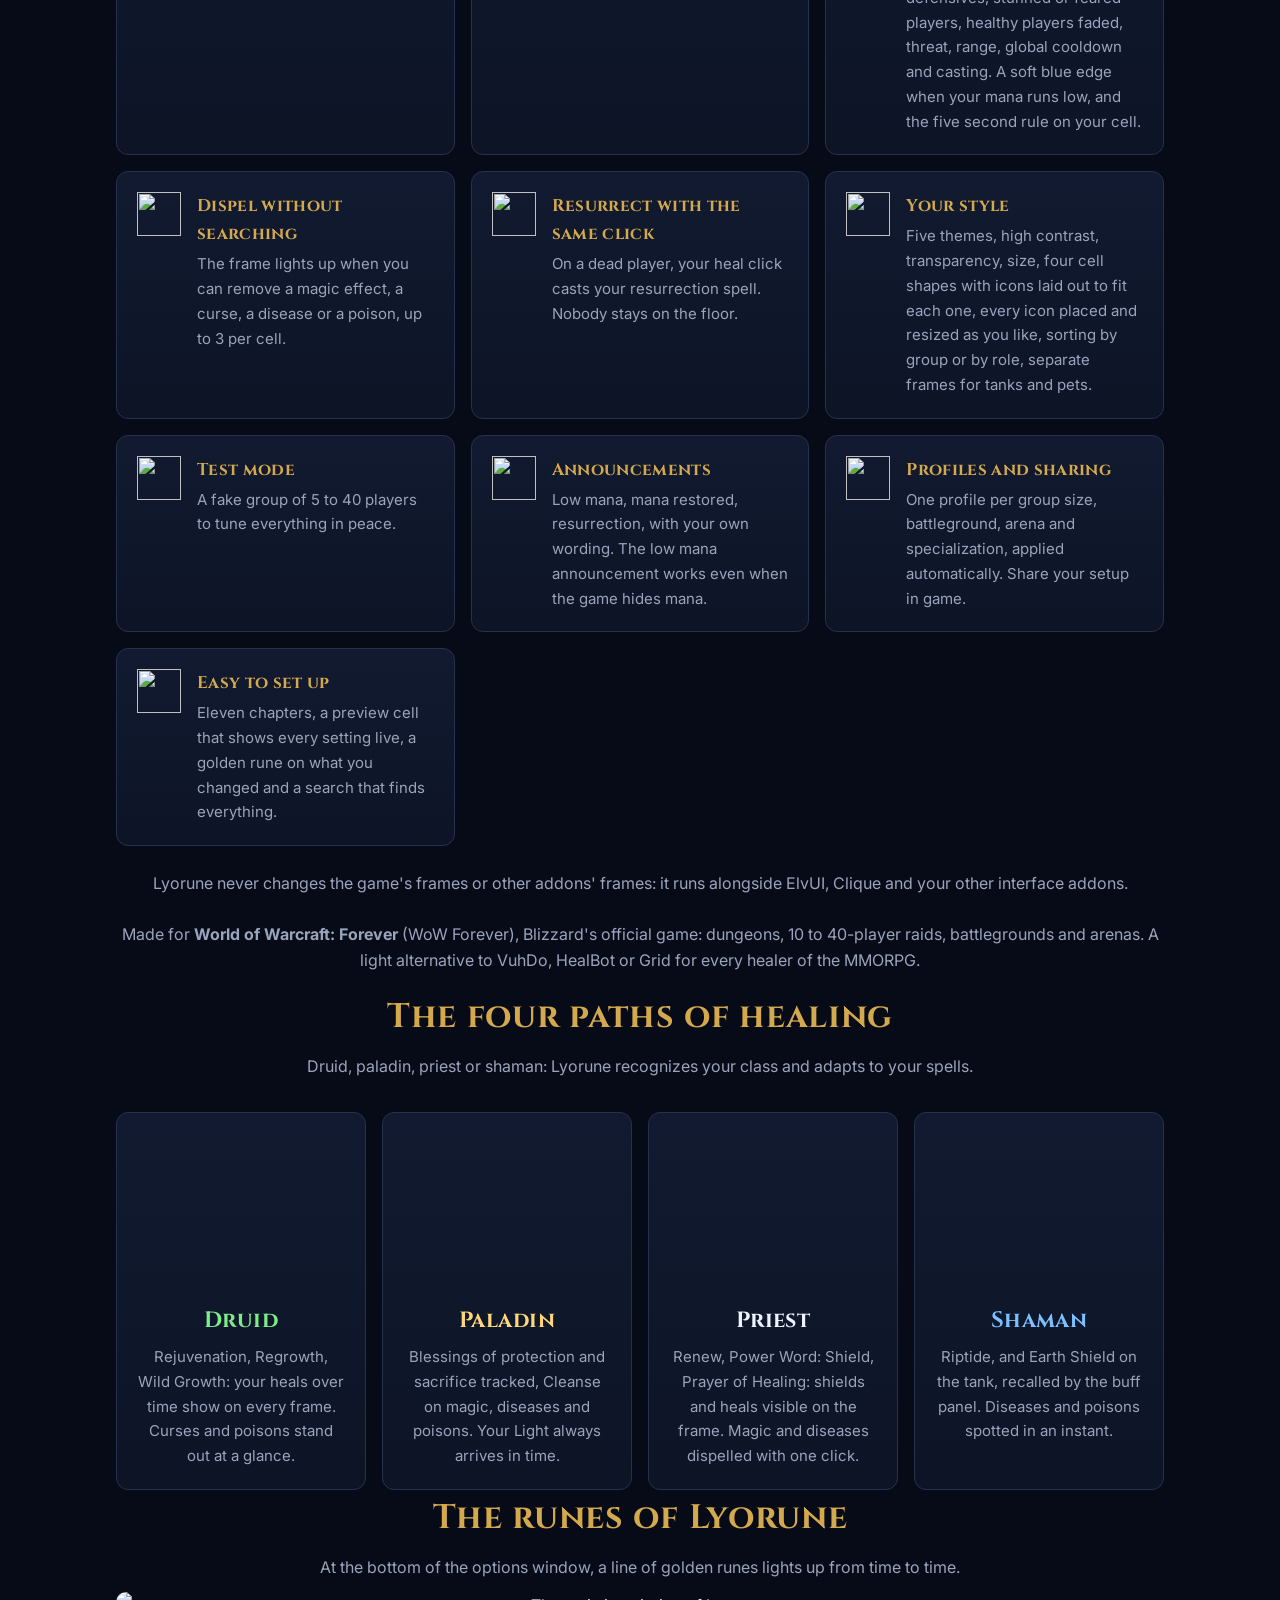
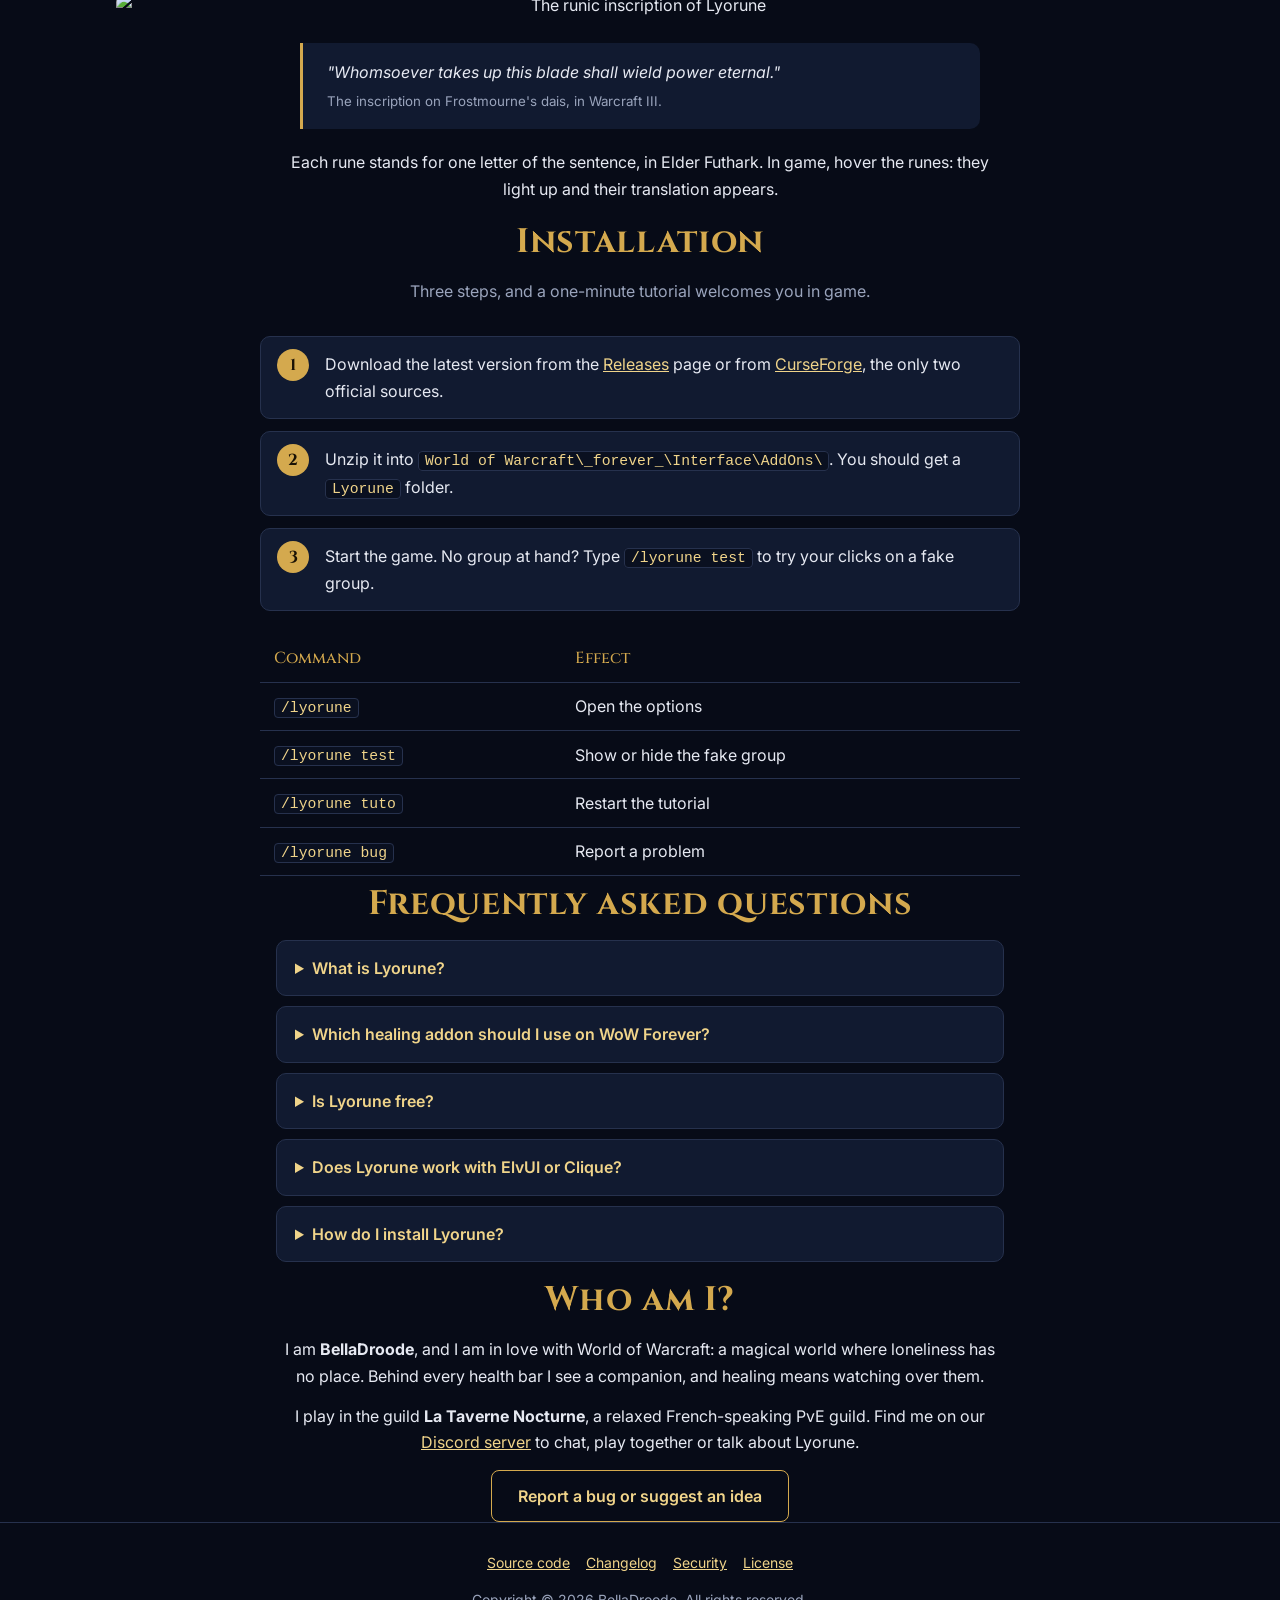
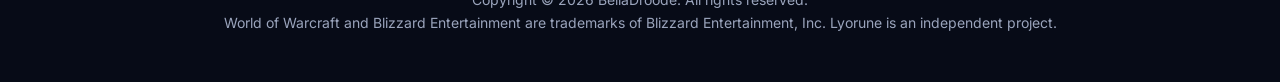
==== commit 7aa3a6a5: "Lyorune 1.31.0 : joueurs en bonne santé estompés, statistiques de mes clics" ====
--- a/site/en/index.html
+++ b/site/en/index.html
@@ -72,6 +72,8 @@
         "Dispel: magic, curse, disease, poison, up to 3 per cell",
         "Drinking healers, external spells and Weakened Soul on the cell",
         "Low mana screen edge and five second rule",
+        "Healthy players faded",
+        "Click statistics",
         "Range in three levels",
         "Missing buffs",
         "Game key bindings: options, frames, next buff, test mode",
@@ -199,9 +201,9 @@
     <h2>What Lyorune does for you</h2>
     <p class="sous-titre">Easy to set up, light in combat, pleasant to look at. Every element has its own checkbox.</p>
     <div class="grille">
-      <div class="carte"><img src="../images/runes/s.png" alt=""><div><h3>Heal with one click</h3><p>Every mouse button, alone or with Shift, Ctrl, Alt, casts the spell of your choice on a player's frame. A trinket can go with the spell.</p></div></div>
+      <div class="carte"><img src="../images/runes/s.png" alt=""><div><h3>Heal with one click</h3><p>Every mouse button, alone or with Shift, Ctrl, Alt, casts the spell of your choice on a player's frame. A trinket can go with the spell, and a counter shows which clicks you use.</p></div></div>
       <div class="carte"><img src="../images/runes/t.png" alt=""><div><h3>Hover keys</h3><p>A keyboard key, an extra mouse button or the wheel casts a spell on the hovered frame.</p></div></div>
-      <div class="carte"><img src="../images/runes/u.png" alt=""><div><h3>Everything at a glance</h3><p>Health, incoming heals, shields, mana, other healers' low mana and their drink, your external spells, heals over time and debuffs visible in the middle of combat, boss auras, big defensives, stunned or feared players, threat, range, global cooldown and casting. A soft blue edge when your mana runs low, and the five second rule on your cell.</p></div></div>
+      <div class="carte"><img src="../images/runes/u.png" alt=""><div><h3>Everything at a glance</h3><p>Health, incoming heals, shields, mana, other healers' low mana and their drink, your external spells, heals over time and debuffs visible in the middle of combat, boss auras, big defensives, stunned or feared players, healthy players faded, threat, range, global cooldown and casting. A soft blue edge when your mana runs low, and the five second rule on your cell.</p></div></div>
       <div class="carte"><img src="../images/runes/d.png" alt=""><div><h3>Dispel without searching</h3><p>The frame lights up when you can remove a magic effect, a curse, a disease or a poison, up to 3 per cell.</p></div></div>
       <div class="carte"><img src="../images/runes/r.png" alt=""><div><h3>Resurrect with the same click</h3><p>On a dead player, your heal click casts your resurrection spell. Nobody stays on the floor.</p></div></div>
       <div class="carte"><img src="../images/runes/g.png" alt=""><div><h3>Your style</h3><p>Five themes, high contrast, transparency, size, four cell shapes with icons laid out to fit each one, every icon placed and resized as you like, sorting by group or by role, separate frames for tanks and pets.</p></div></div>
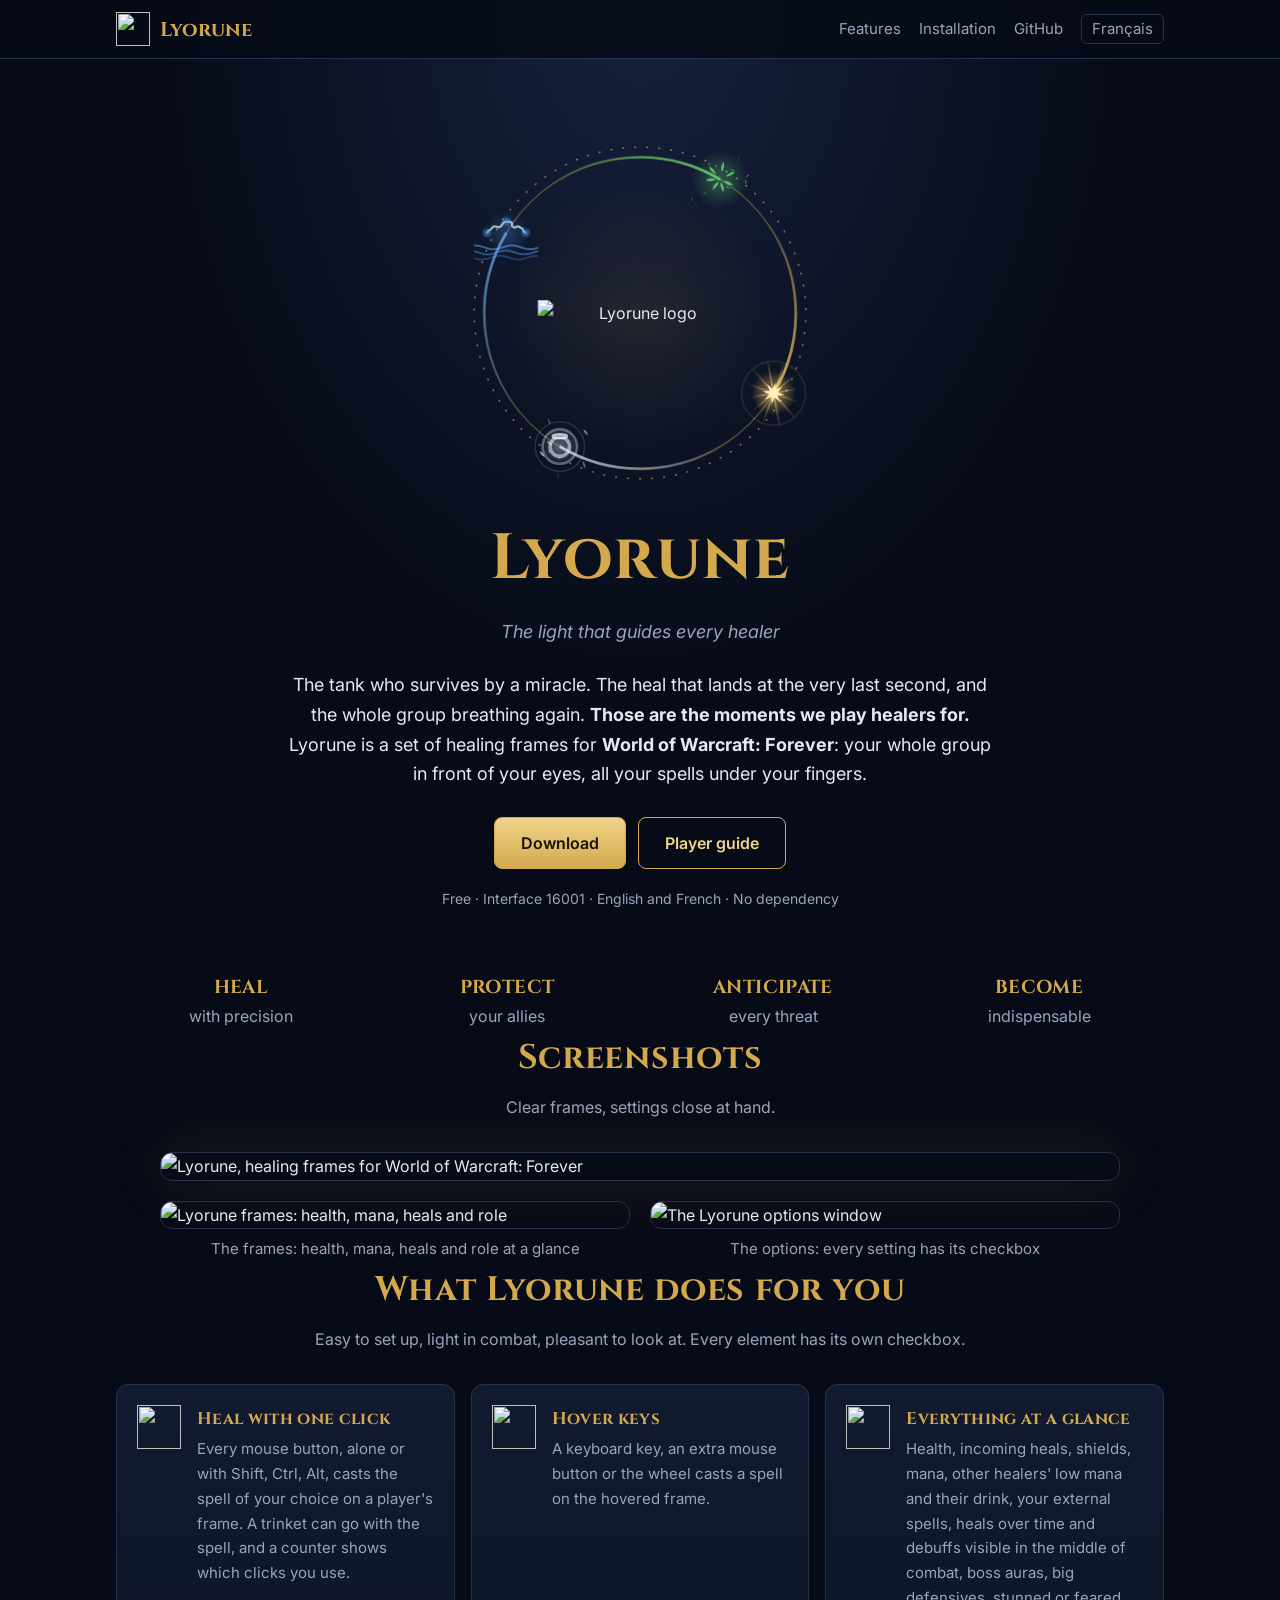
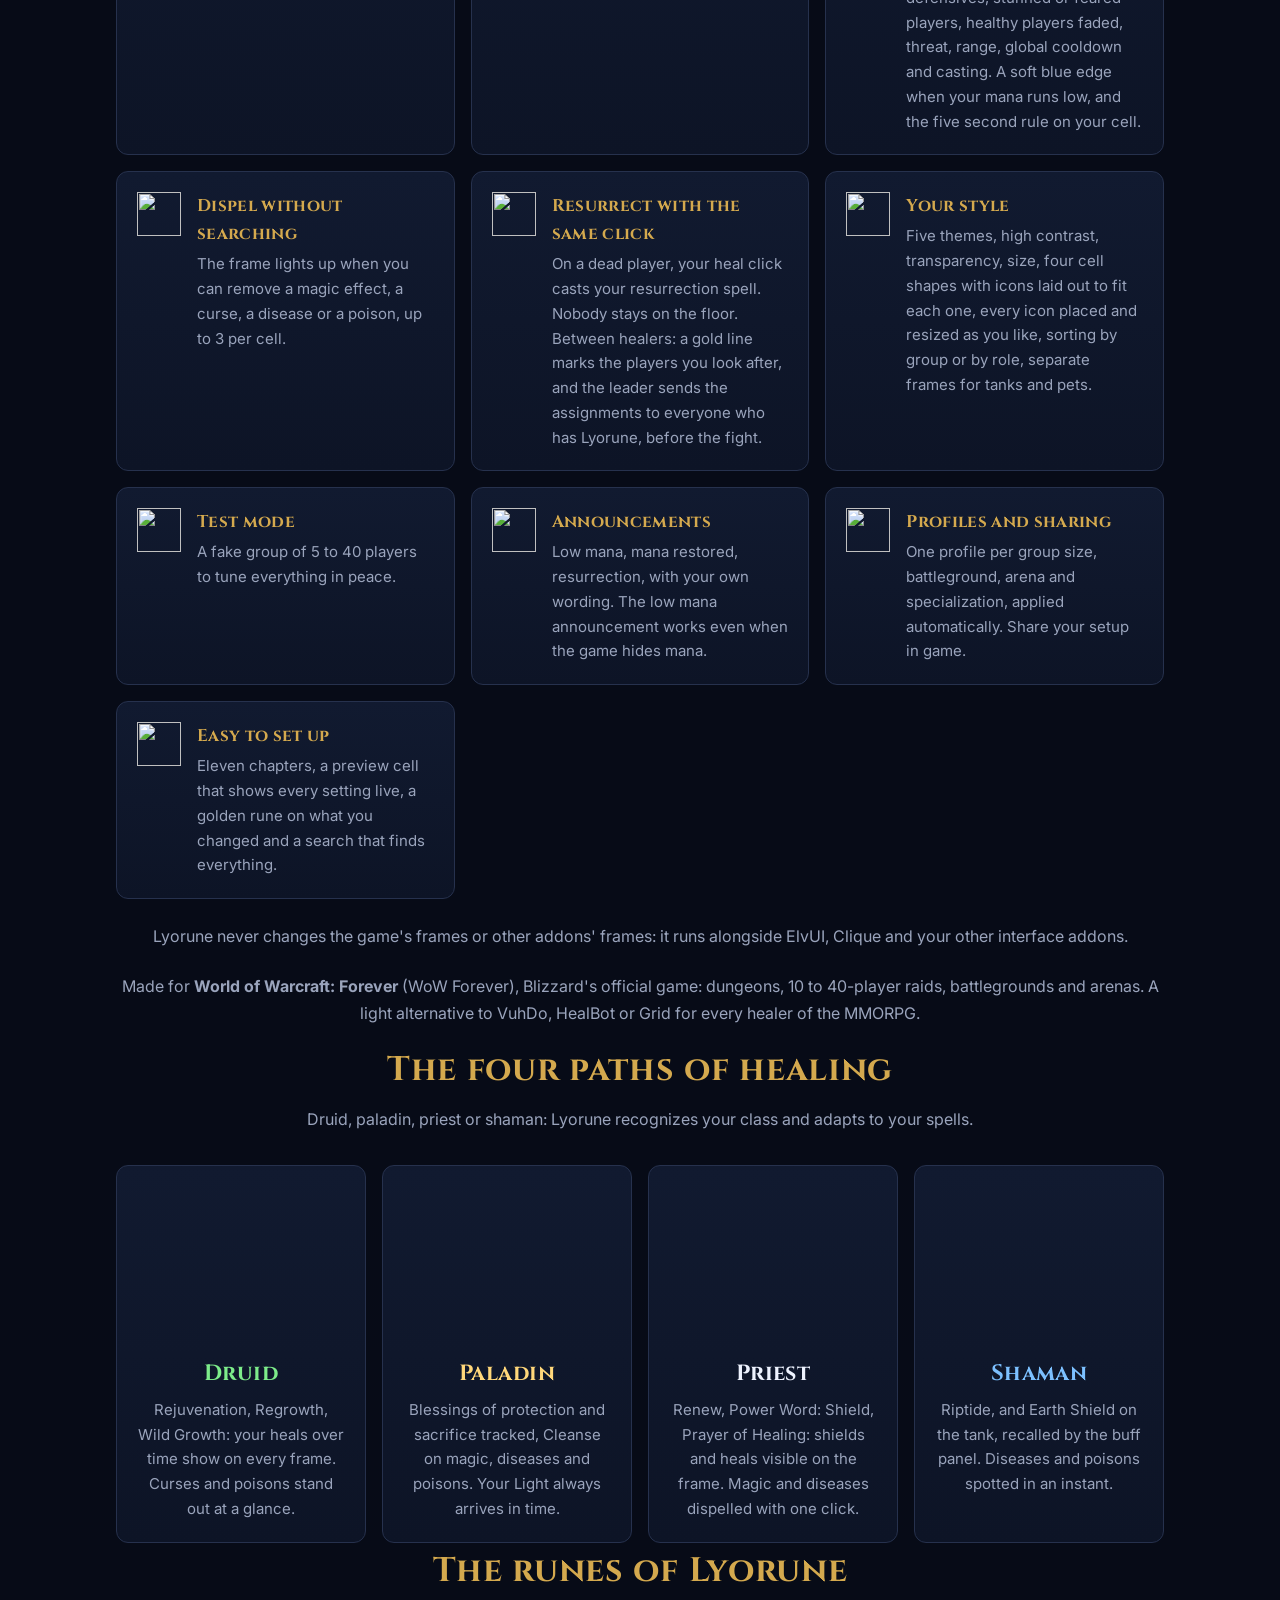
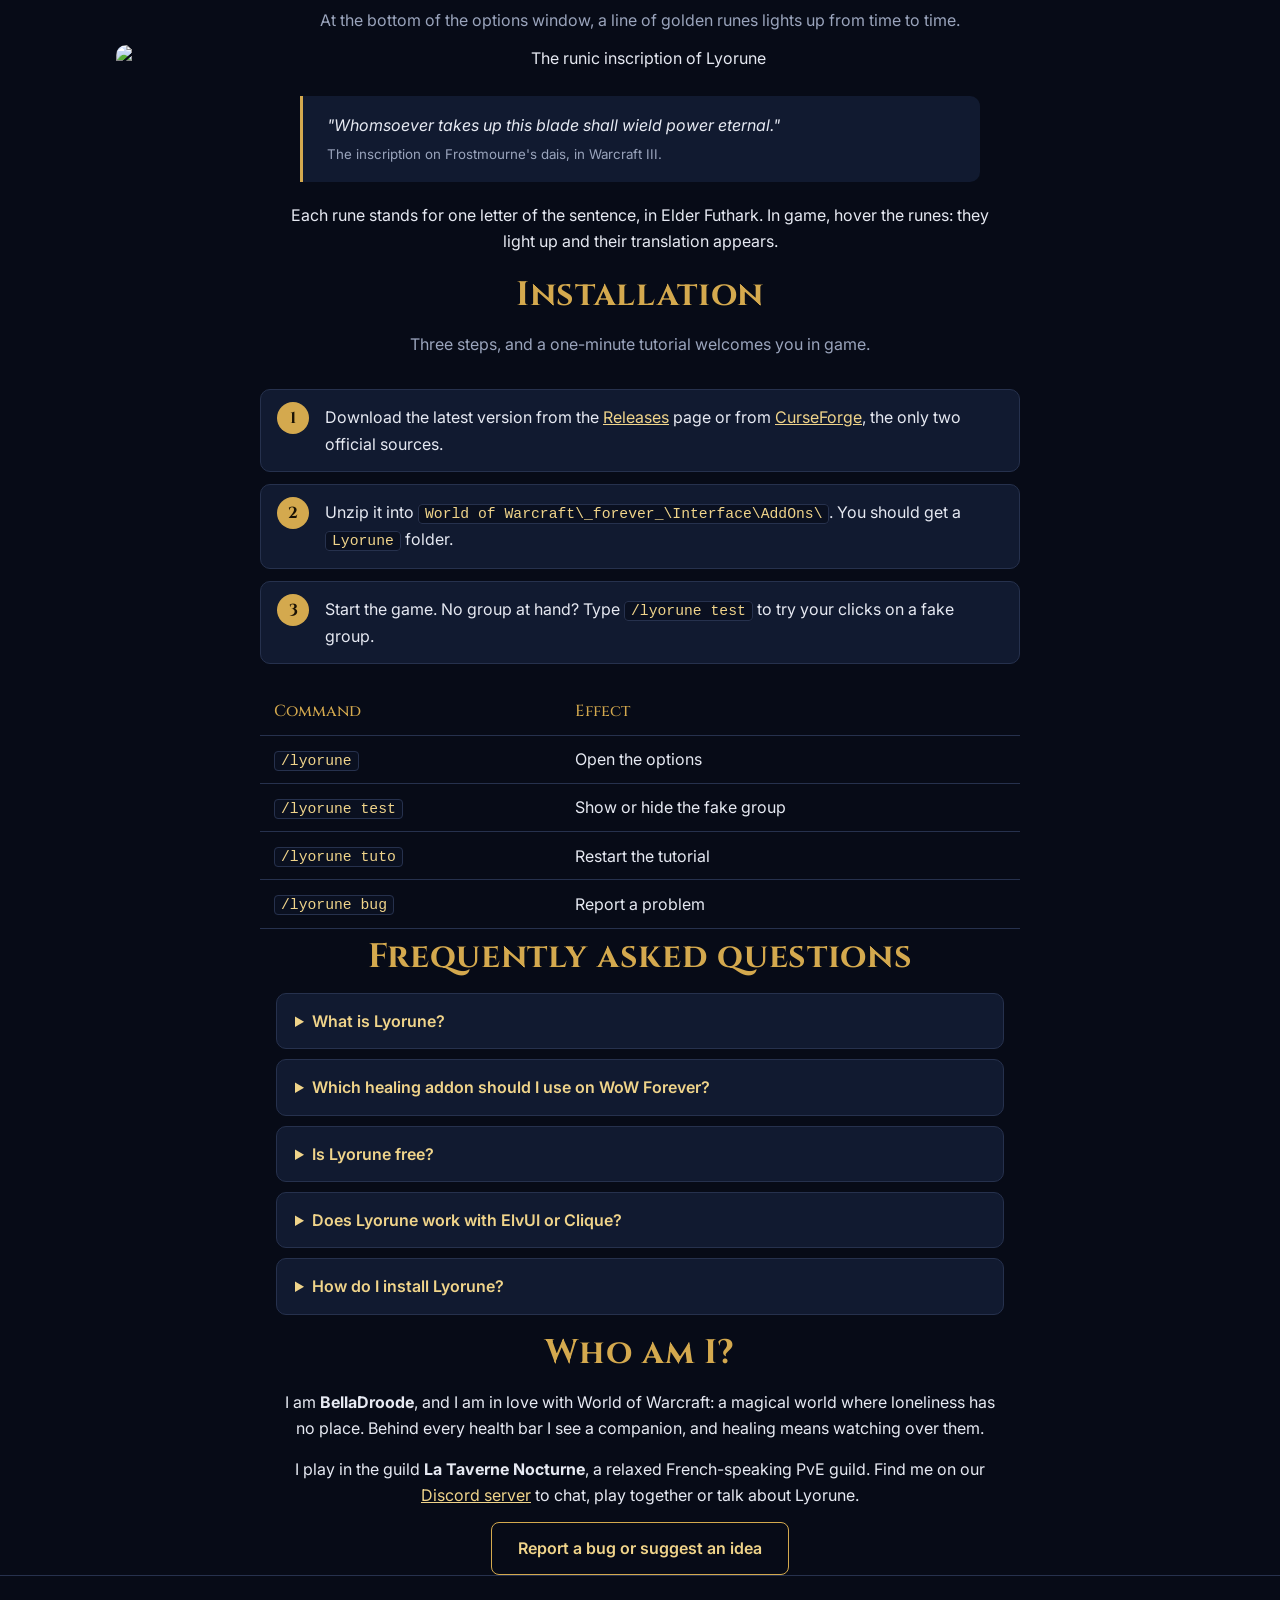
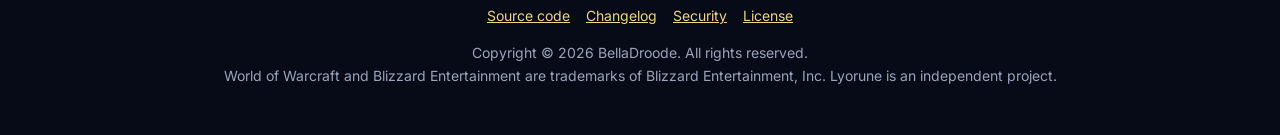
==== commit a338cc02: "Lyorune 1.32.0 : répartition entre soigneurs (mes joueurs marqués d'un trait doré, répartition envoy" ====
--- a/site/en/index.html
+++ b/site/en/index.html
@@ -74,6 +74,7 @@
         "Low mana screen edge and five second rule",
         "Healthy players faded",
         "Click statistics",
+        "Healer assignments",
         "Range in three levels",
         "Missing buffs",
         "Game key bindings: options, frames, next buff, test mode",
@@ -205,7 +206,7 @@
       <div class="carte"><img src="../images/runes/t.png" alt=""><div><h3>Hover keys</h3><p>A keyboard key, an extra mouse button or the wheel casts a spell on the hovered frame.</p></div></div>
       <div class="carte"><img src="../images/runes/u.png" alt=""><div><h3>Everything at a glance</h3><p>Health, incoming heals, shields, mana, other healers' low mana and their drink, your external spells, heals over time and debuffs visible in the middle of combat, boss auras, big defensives, stunned or feared players, healthy players faded, threat, range, global cooldown and casting. A soft blue edge when your mana runs low, and the five second rule on your cell.</p></div></div>
       <div class="carte"><img src="../images/runes/d.png" alt=""><div><h3>Dispel without searching</h3><p>The frame lights up when you can remove a magic effect, a curse, a disease or a poison, up to 3 per cell.</p></div></div>
-      <div class="carte"><img src="../images/runes/r.png" alt=""><div><h3>Resurrect with the same click</h3><p>On a dead player, your heal click casts your resurrection spell. Nobody stays on the floor.</p></div></div>
+      <div class="carte"><img src="../images/runes/r.png" alt=""><div><h3>Resurrect with the same click</h3><p>On a dead player, your heal click casts your resurrection spell. Nobody stays on the floor. Between healers: a gold line marks the players you look after, and the leader sends the assignments to everyone who has Lyorune, before the fight.</p></div></div>
       <div class="carte"><img src="../images/runes/g.png" alt=""><div><h3>Your style</h3><p>Five themes, high contrast, transparency, size, four cell shapes with icons laid out to fit each one, every icon placed and resized as you like, sorting by group or by role, separate frames for tanks and pets.</p></div></div>
       <div class="carte"><img src="../images/runes/m.png" alt=""><div><h3>Test mode</h3><p>A fake group of 5 to 40 players to tune everything in peace.</p></div></div>
       <div class="carte"><img src="../images/runes/a.png" alt=""><div><h3>Announcements</h3><p>Low mana, mana restored, resurrection, with your own wording. The low mana announcement works even when the game hides mana.</p></div></div>
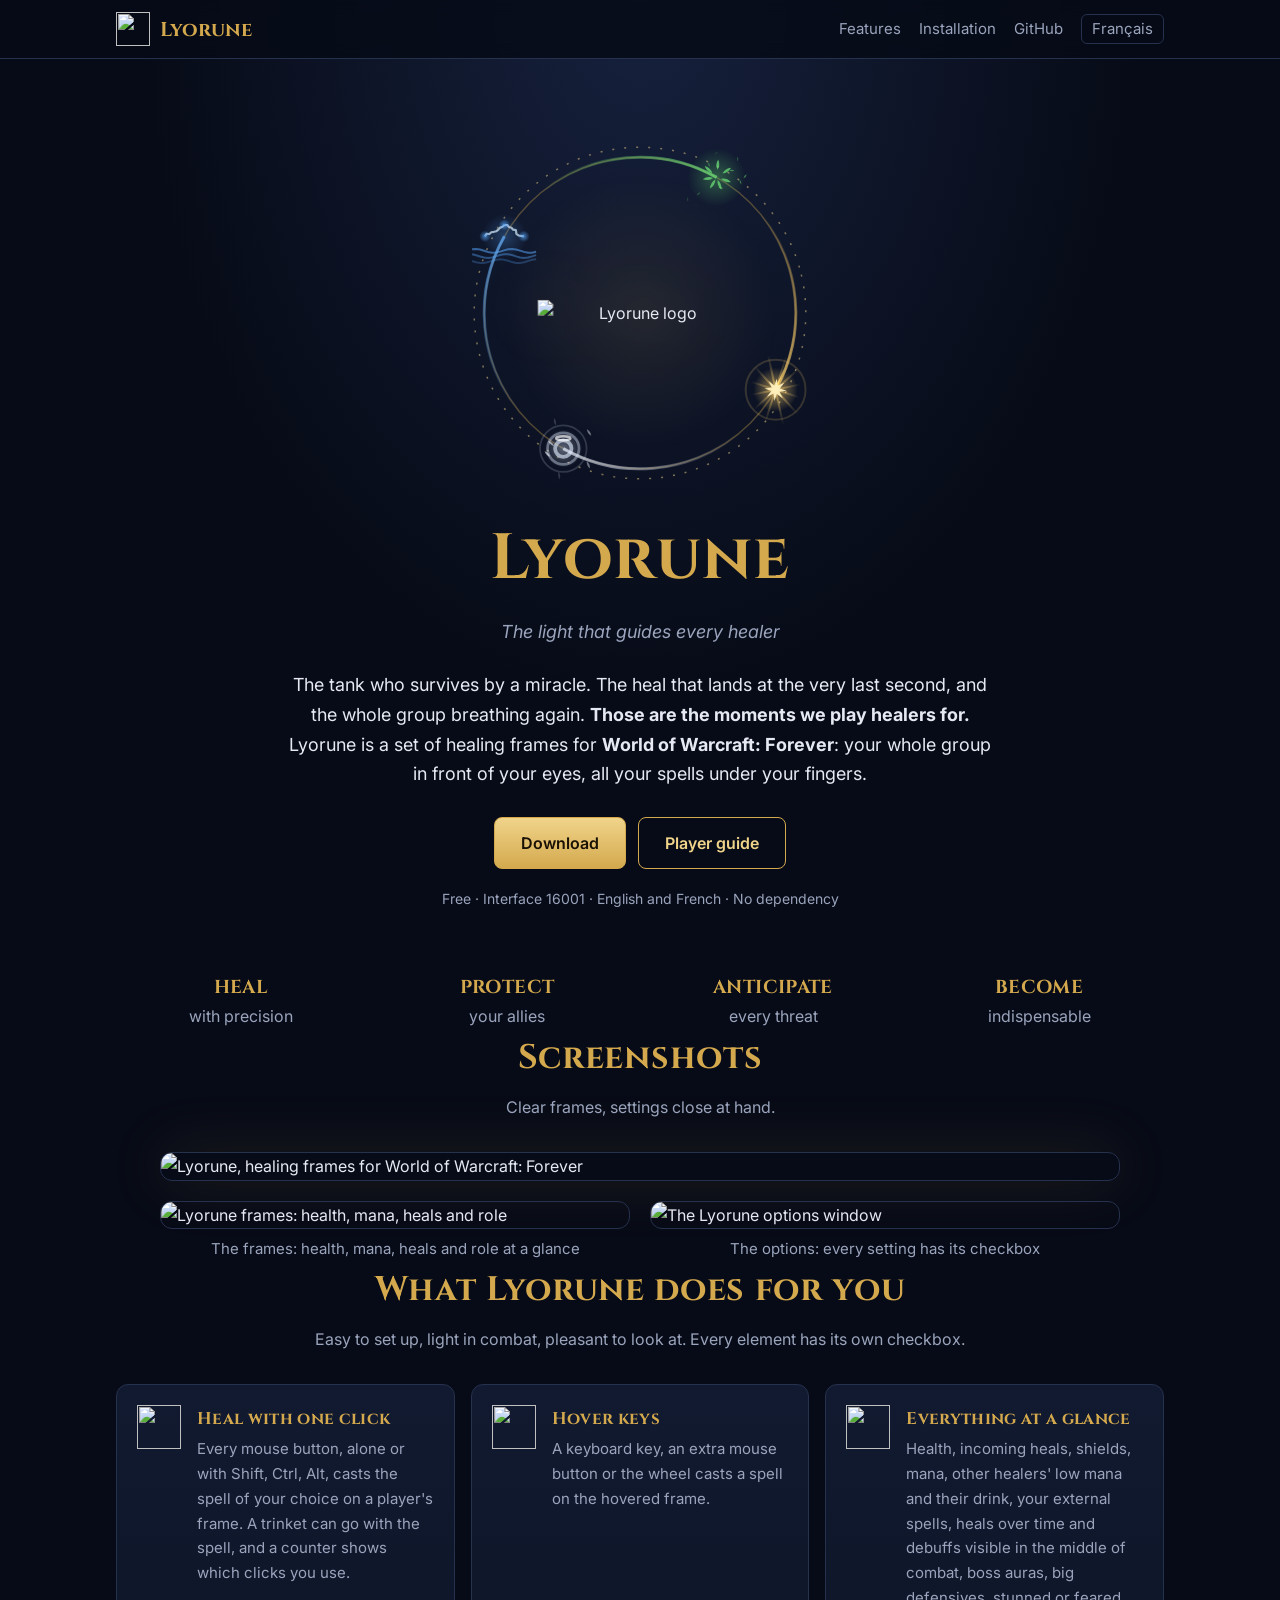
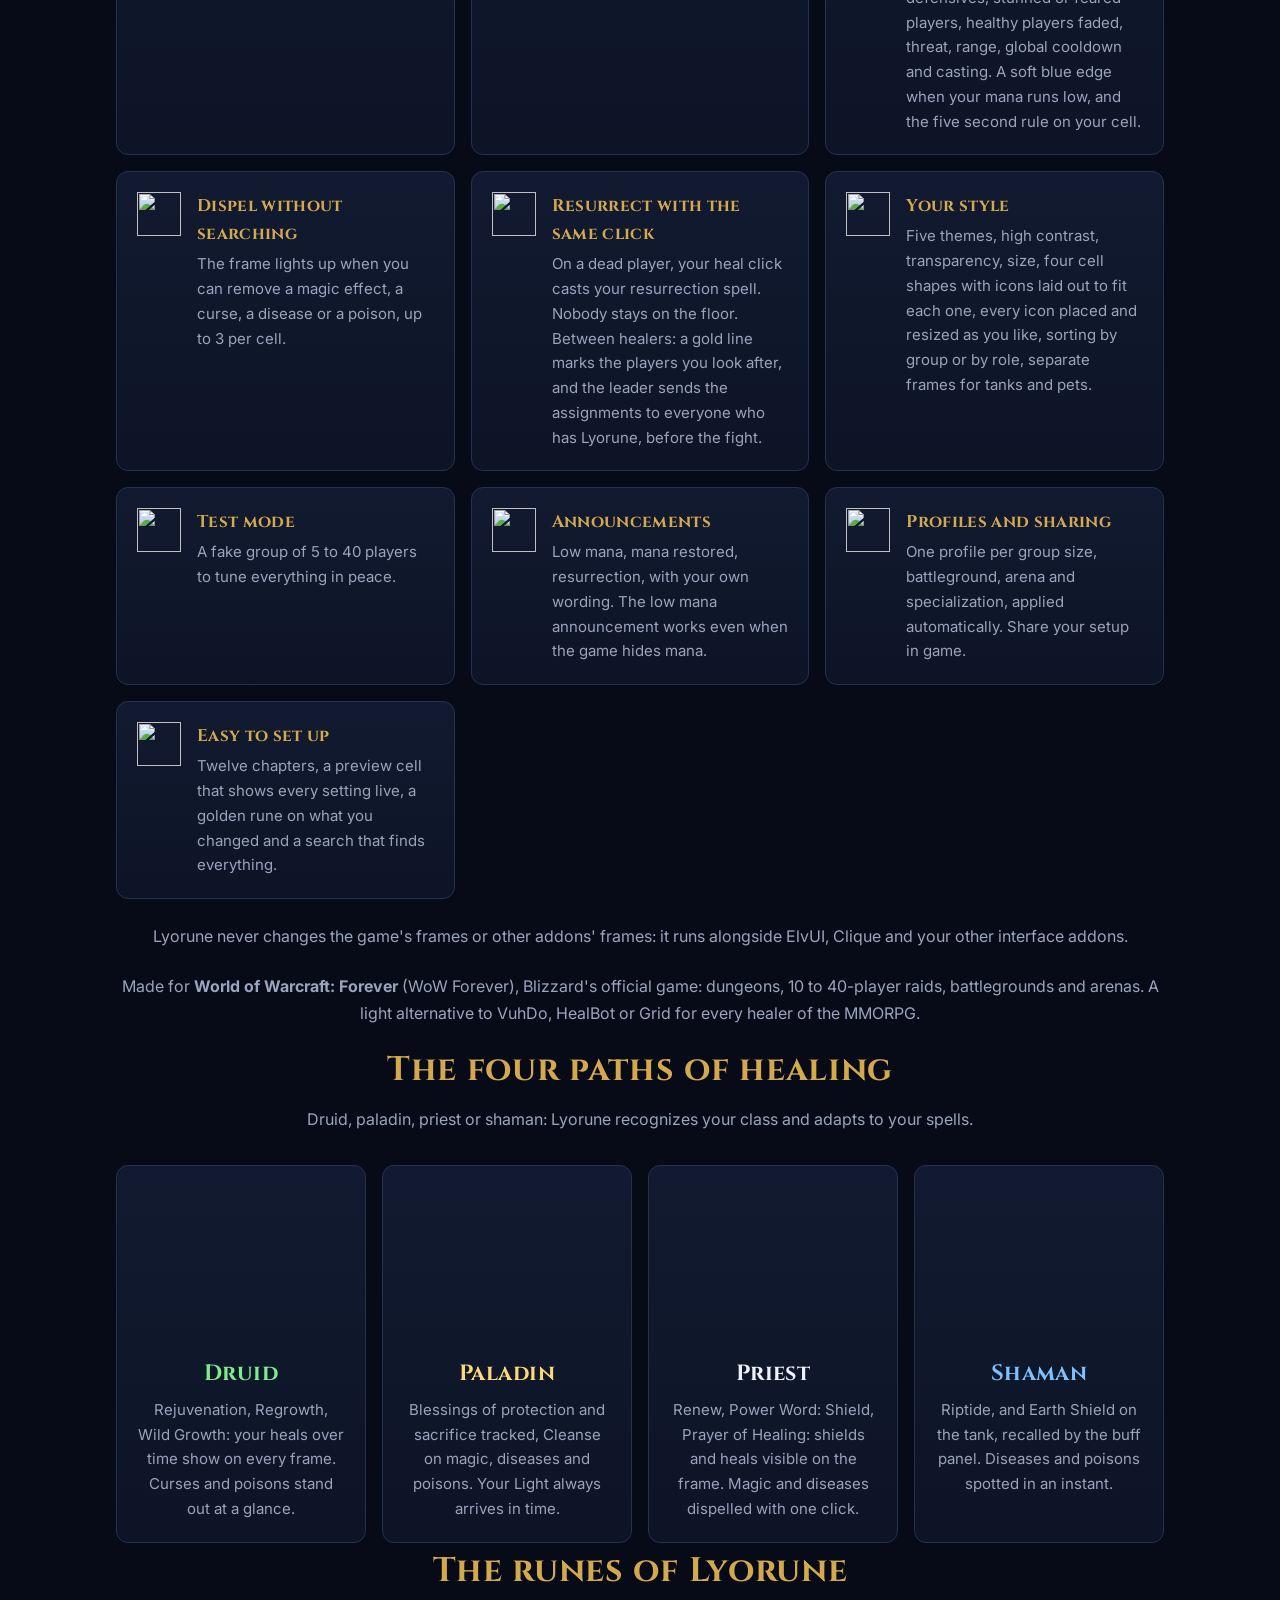
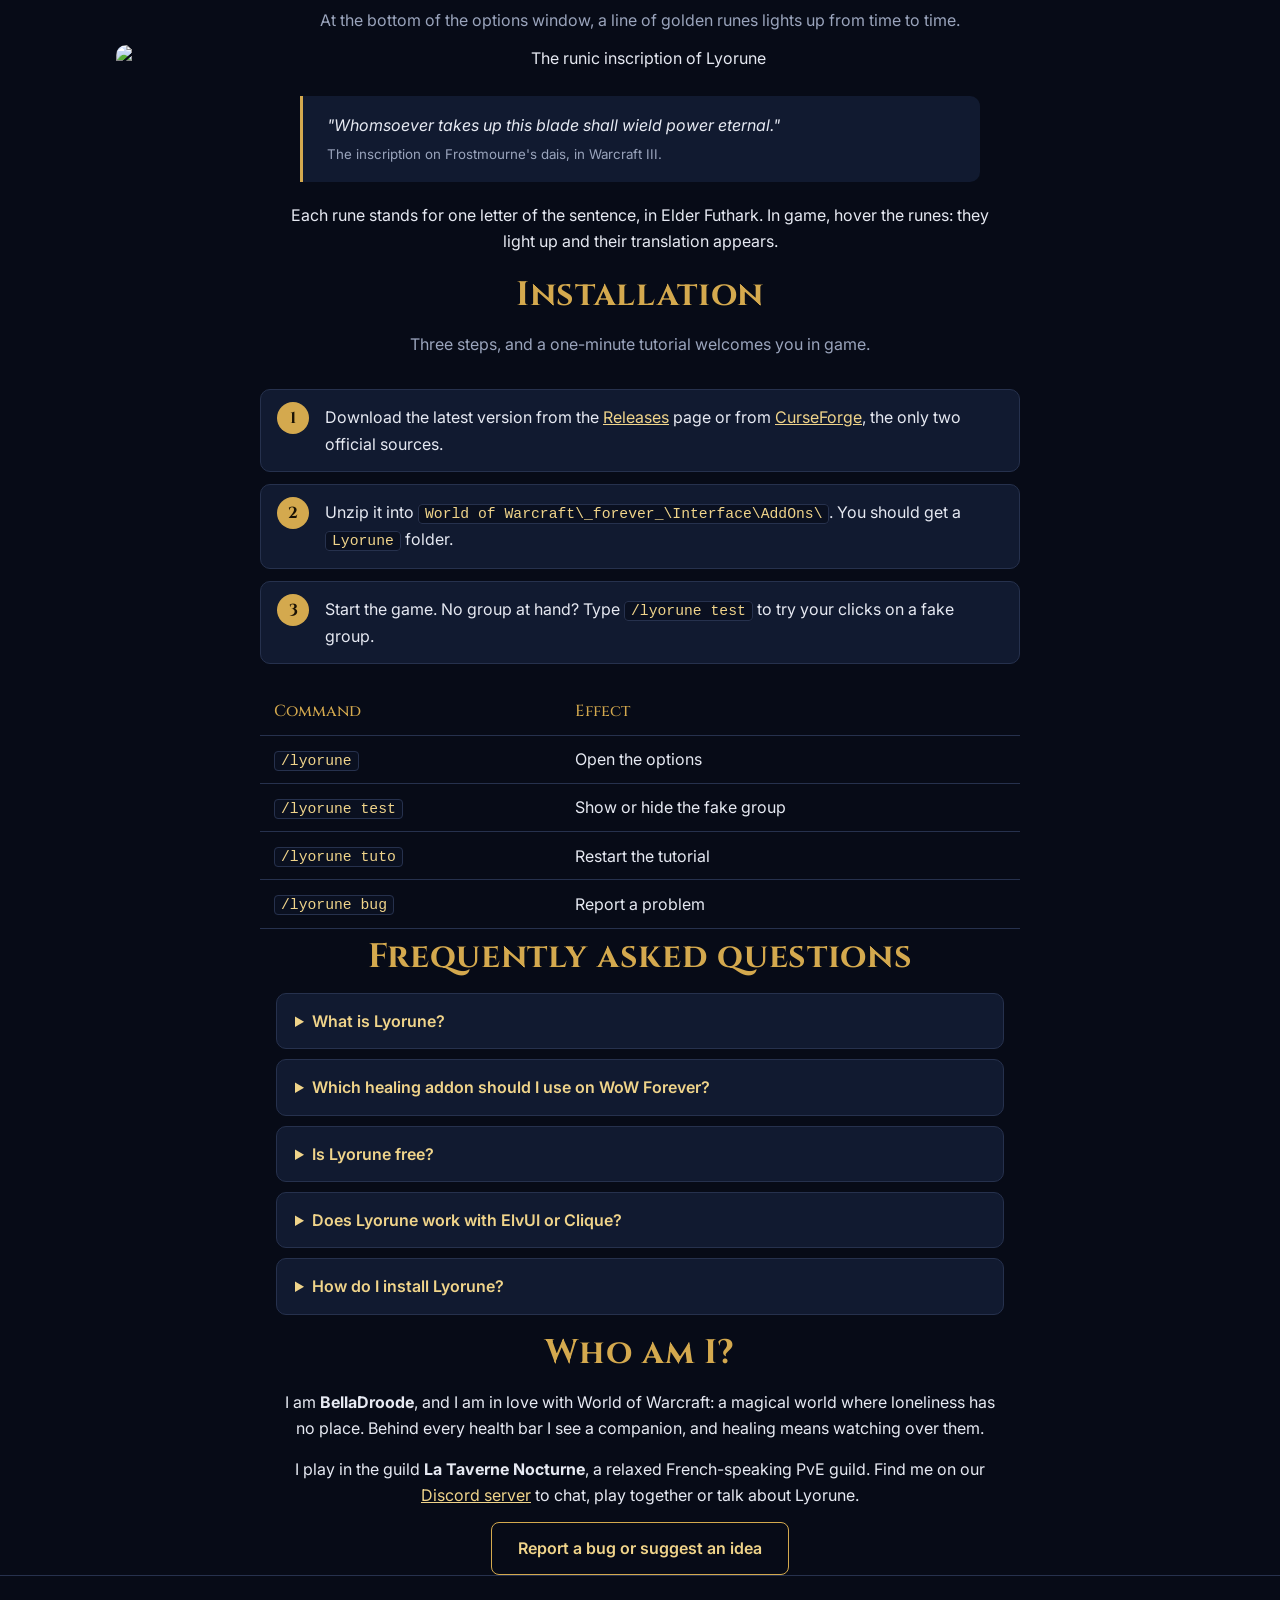
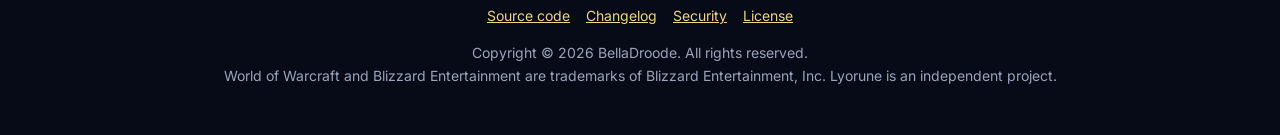
==== commit 1f05235f: "Étape 31 : page Les amis de Lyorune (chiffres du projet, carnet de soigneur, mot de l'auteur, mur de" ====
--- a/site/en/index.html
+++ b/site/en/index.html
@@ -211,7 +211,7 @@
       <div class="carte"><img src="../images/runes/m.png" alt=""><div><h3>Test mode</h3><p>A fake group of 5 to 40 players to tune everything in peace.</p></div></div>
       <div class="carte"><img src="../images/runes/a.png" alt=""><div><h3>Announcements</h3><p>Low mana, mana restored, resurrection, with your own wording. The low mana announcement works even when the game hides mana.</p></div></div>
       <div class="carte"><img src="../images/runes/p.png" alt=""><div><h3>Profiles and sharing</h3><p>One profile per group size, battleground, arena and specialization, applied automatically. Share your setup in game.</p></div></div>
-      <div class="carte"><img src="../images/runes/f.png" alt=""><div><h3>Easy to set up</h3><p>Eleven chapters, a preview cell that shows every setting live, a golden rune on what you changed and a search that finds everything.</p></div></div>
+      <div class="carte"><img src="../images/runes/f.png" alt=""><div><h3>Easy to set up</h3><p>Twelve chapters, a preview cell that shows every setting live, a golden rune on what you changed and a search that finds everything.</p></div></div>
     </div>
     <p class="note">Lyorune never changes the game's frames or other addons' frames: it runs alongside ElvUI, Clique and your other interface addons.</p>
     <p class="note">Made for <strong>World of Warcraft: Forever</strong> (WoW Forever), Blizzard's official game: dungeons, 10 to 40-player raids, battlegrounds and arenas. A light alternative to VuhDo, HealBot or Grid for every healer of the MMORPG.</p>
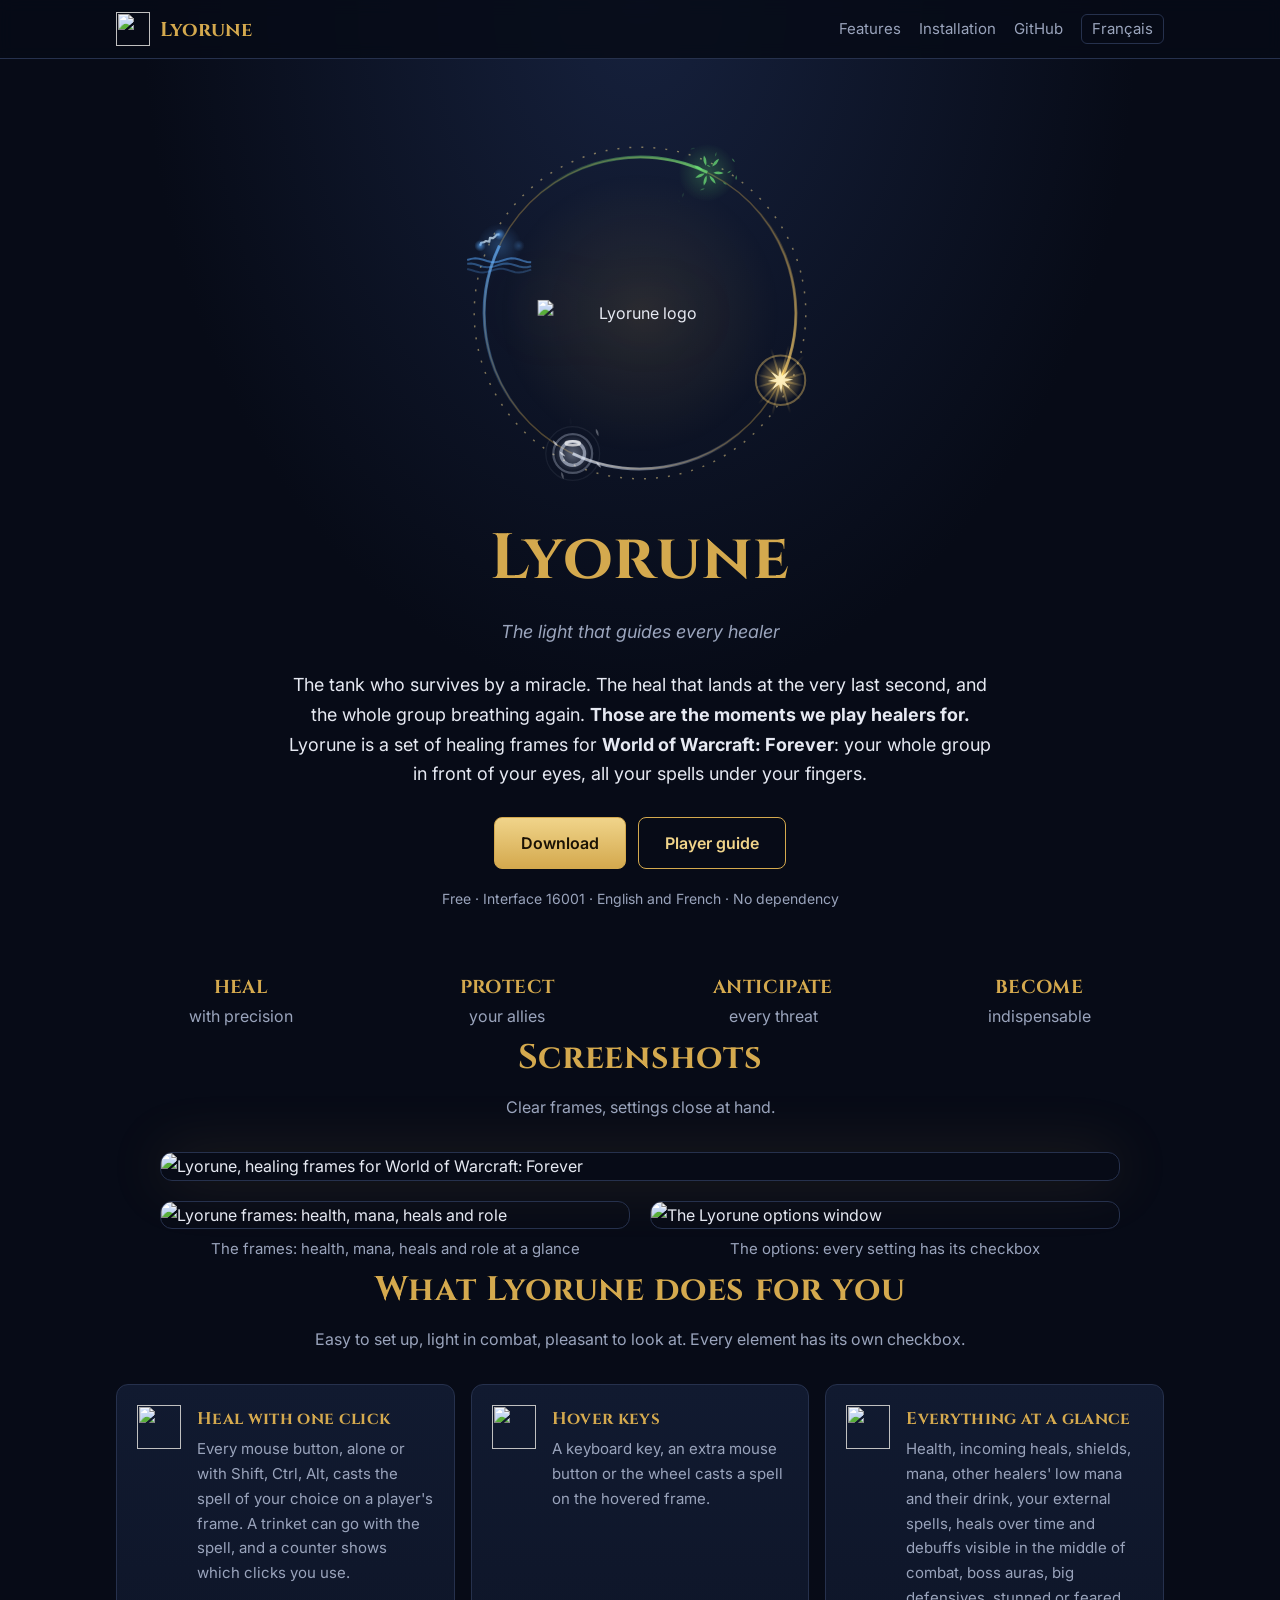
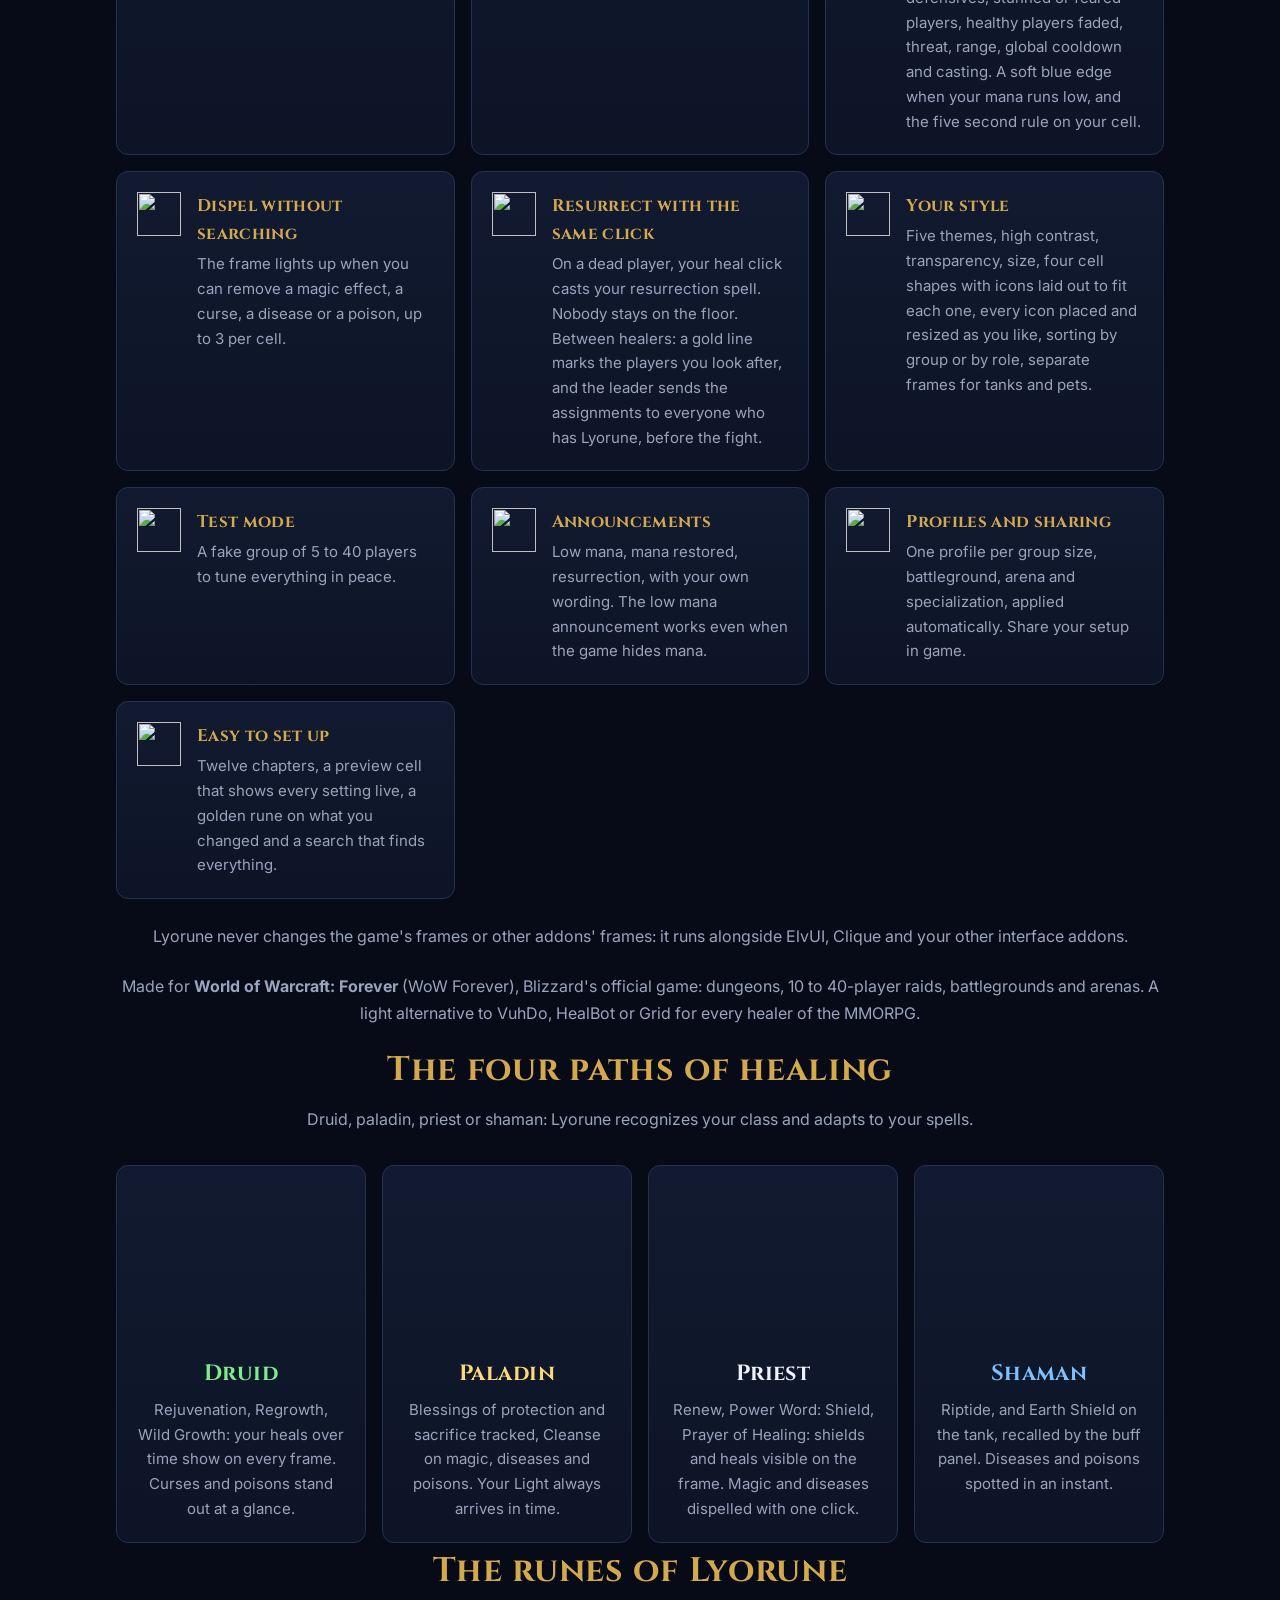
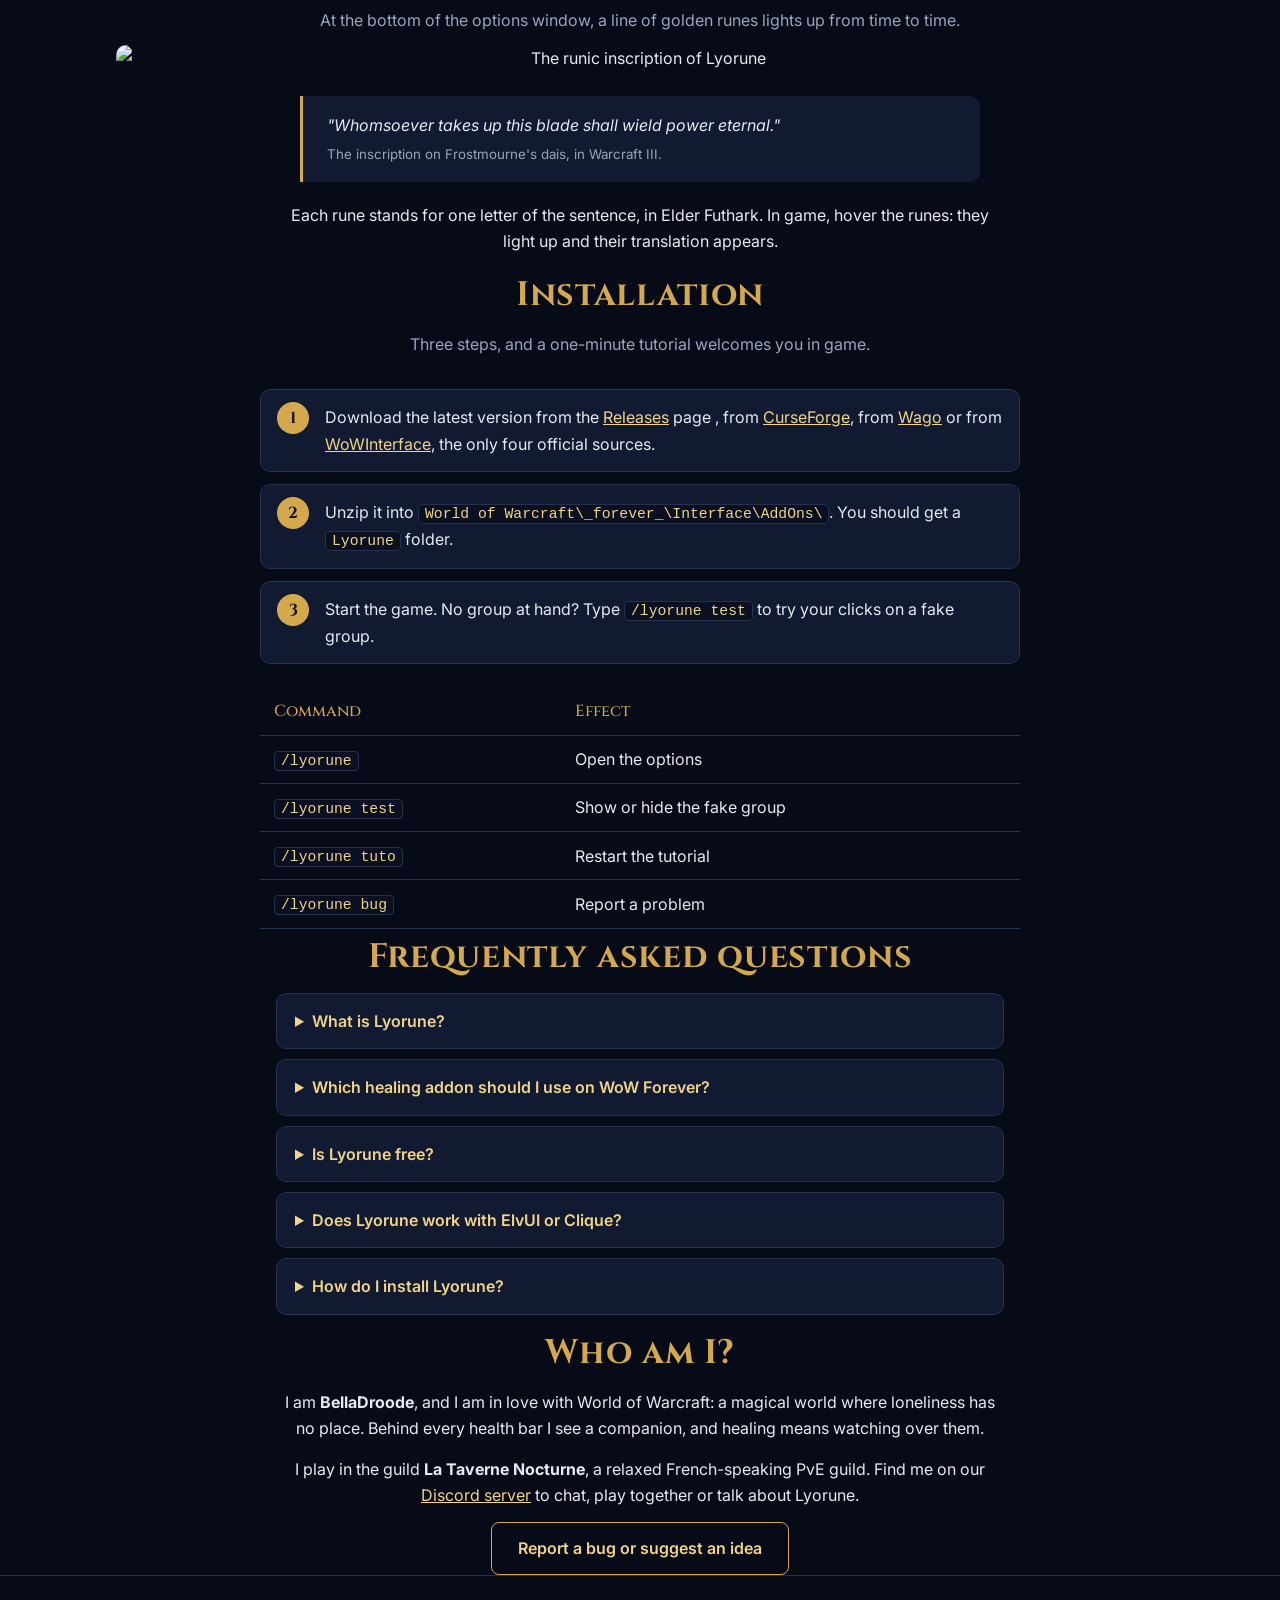
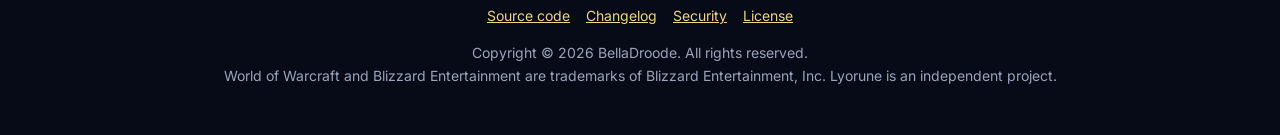
==== commit 5a8fdbbf: "Wago et WoWInterface parmi les sources officielles" ====
--- a/site/en/index.html
+++ b/site/en/index.html
@@ -125,7 +125,7 @@
           "name": "Is Lyorune free?",
           "acceptedAnswer": {
             "@type": "Answer",
-            "text": "Yes. Lyorune is free and is downloaded from its GitHub Releases page or from CurseForge (Lyorune Healing project), its only two official sources."
+            "text": "Yes. Lyorune is free and is downloaded from its GitHub Releases page, from CurseForge (Lyorune Healing project), from Wago or from WoWInterface, its only four official sources."
           }
         },
         {
@@ -241,7 +241,7 @@
     <h2>Installation</h2>
     <p class="sous-titre">Three steps, and a one-minute tutorial welcomes you in game.</p>
     <ol class="etapes">
-      <li>Download the latest version from the <a href="https://github.com/BellaHealFr/Lyorune/releases/latest">Releases</a> page or from <a href="https://www.curseforge.com/wow/addons/lyorune-healing">CurseForge</a>, the only two official sources.</li>
+      <li>Download the latest version from the <a href="https://github.com/BellaHealFr/Lyorune/releases/latest">Releases</a> page , from <a href="https://www.curseforge.com/wow/addons/lyorune-healing">CurseForge</a>, from <a href="https://addons.wago.io/addons/lyorune">Wago</a> or from <a href="https://www.wowinterface.com/downloads/info27323-Lyorune.html">WoWInterface</a>, the only four official sources.</li>
       <li>Unzip it into <code>World of Warcraft\_forever_\Interface\AddOns\</code>. You should get a <code>Lyorune</code> folder.</li>
       <li>Start the game. No group at hand? Type <code>/lyorune test</code> to try your clicks on a fake group.</li>
     </ol>
@@ -258,7 +258,7 @@
     <h2>Frequently asked questions</h2>
     <details><summary>What is Lyorune?</summary><p>Lyorune is a free healing frames addon for World of Warcraft: Forever. It shows your whole group or raid and casts your heals with one click on a player's frame.</p></details>
     <details><summary>Which healing addon should I use on WoW Forever?</summary><p>Lyorune is made for World of Warcraft: Forever (interface 16001). It is lighter than VuhDo and HealBot, handles values hidden in combat and suits priests, druids, paladins and shamans.</p></details>
-    <details><summary>Is Lyorune free?</summary><p>Yes. Lyorune is free and is downloaded from its <a href="https://github.com/BellaHealFr/Lyorune/releases/latest">GitHub Releases page</a> or from <a href="https://www.curseforge.com/wow/addons/lyorune-healing">CurseForge</a>, its only two official sources.</p></details>
+    <details><summary>Is Lyorune free?</summary><p>Yes. Lyorune is free and is downloaded from its <a href="https://github.com/BellaHealFr/Lyorune/releases/latest">GitHub Releases page</a>, from <a href="https://www.curseforge.com/wow/addons/lyorune-healing">CurseForge</a>, from <a href="https://addons.wago.io/addons/lyorune">Wago</a> or from <a href="https://www.wowinterface.com/downloads/info27323-Lyorune.html">WoWInterface</a>, its only four official sources.</p></details>
     <details><summary>Does Lyorune work with ElvUI or Clique?</summary><p>Yes. Lyorune never changes the game's frames or other addons' frames. It runs alongside ElvUI, Clique and other interface addons.</p></details>
     <details><summary>How do I install Lyorune?</summary><p>Download the archive from GitHub, unzip it into <code>World of Warcraft\_forever_\Interface\AddOns\</code> and start the game. A one-minute tutorial opens on first login.</p></details>
   </section>
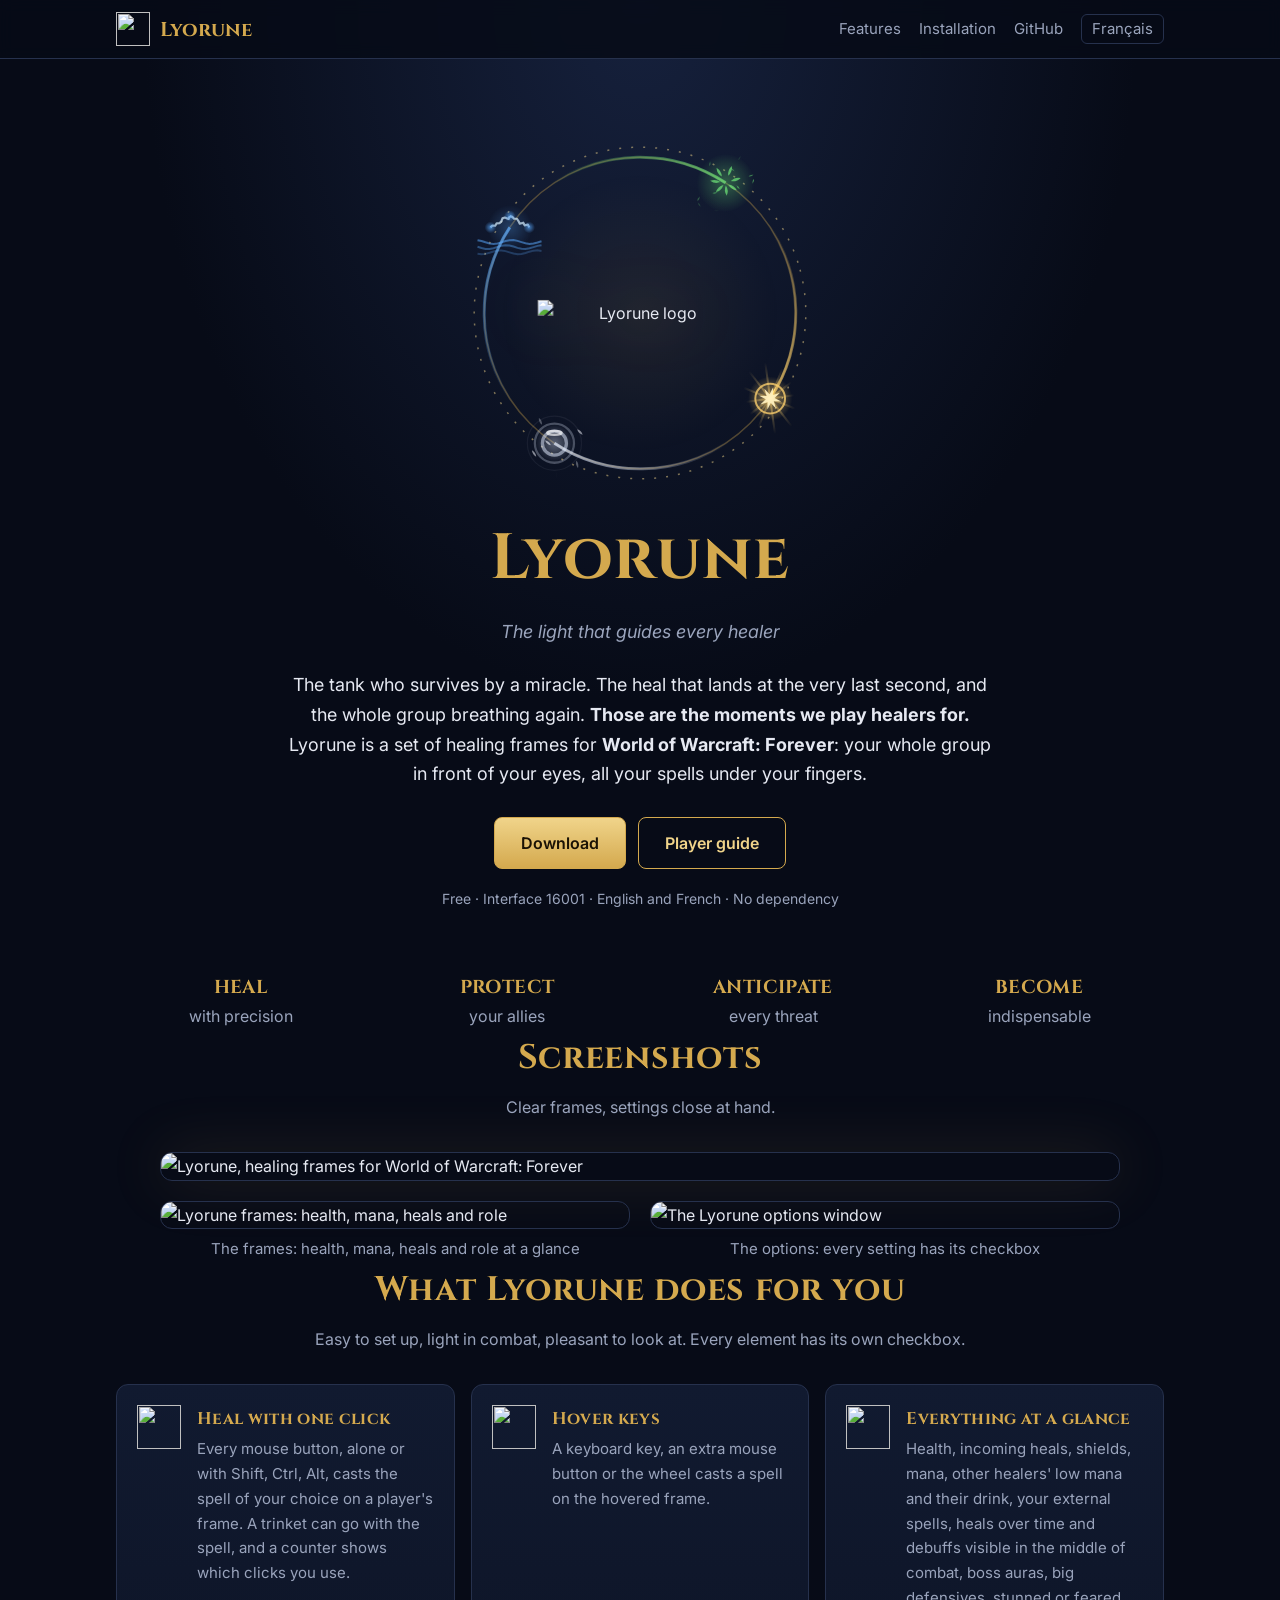
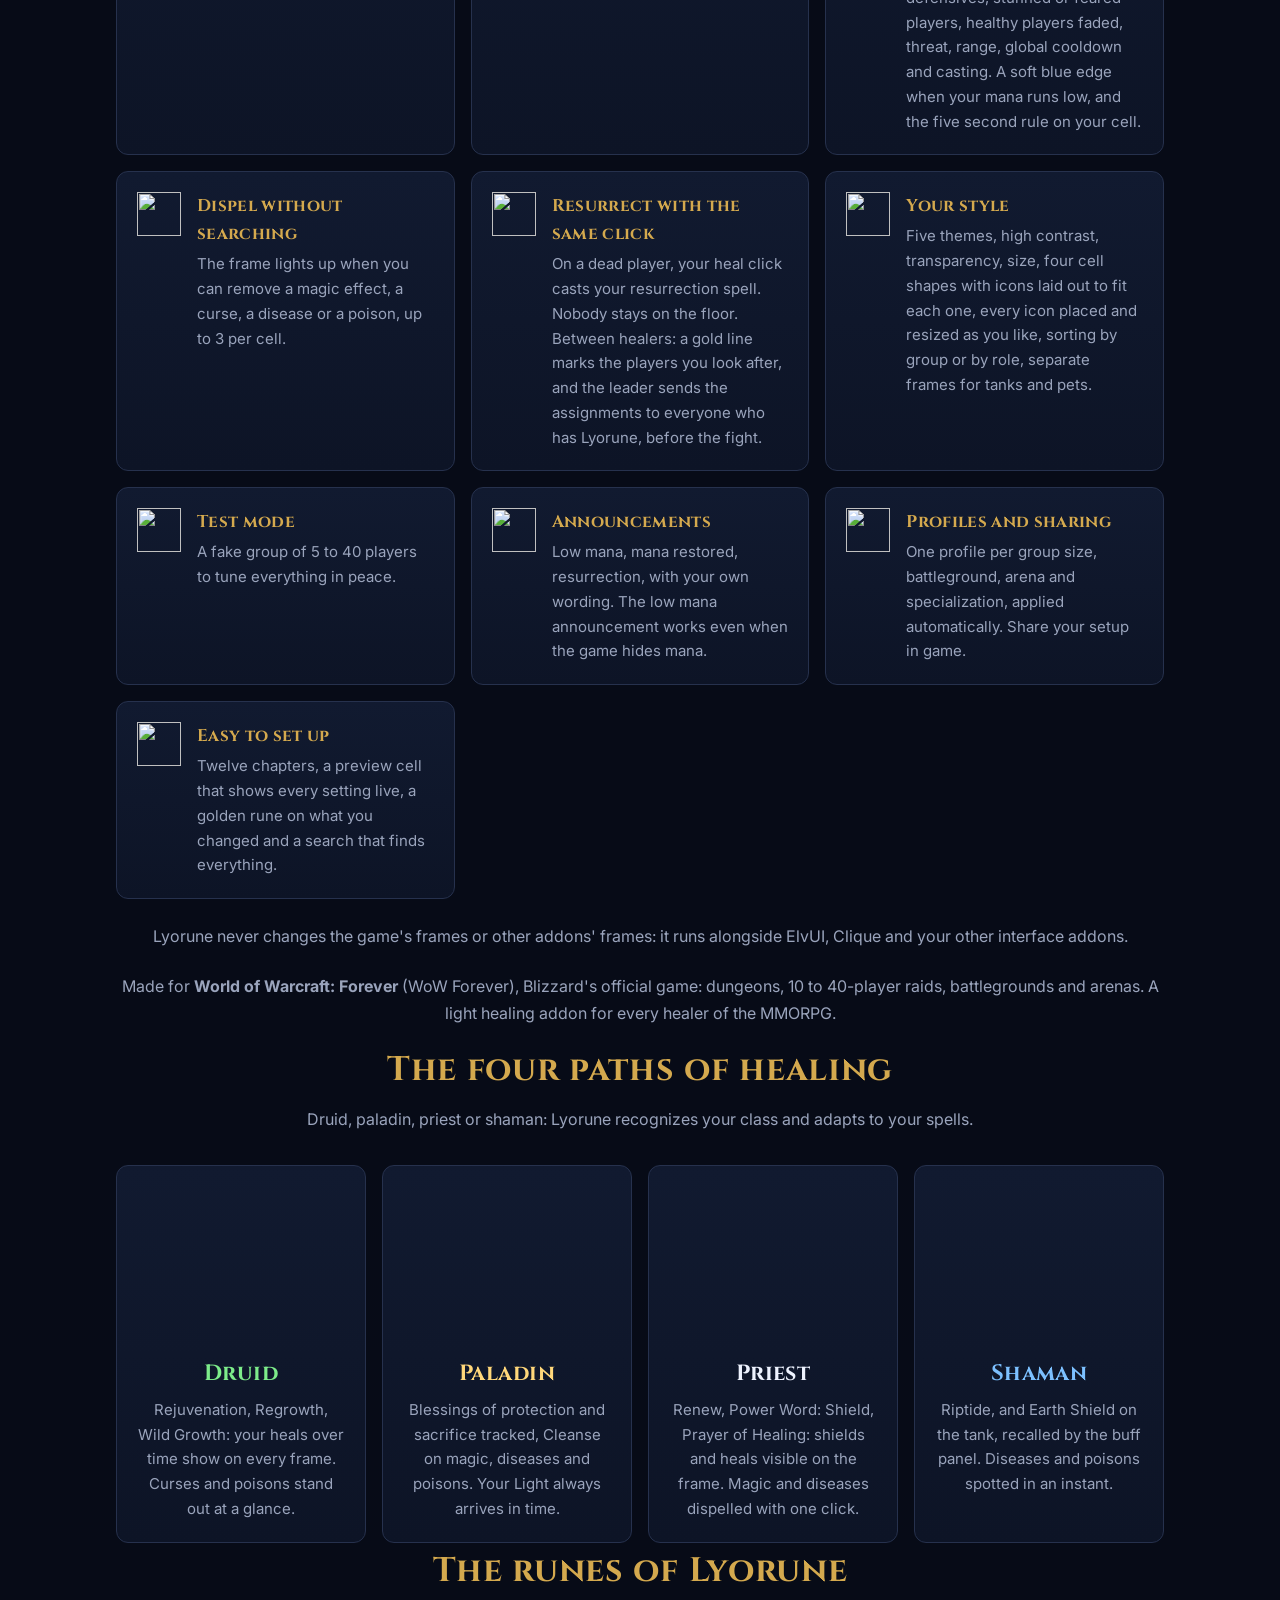
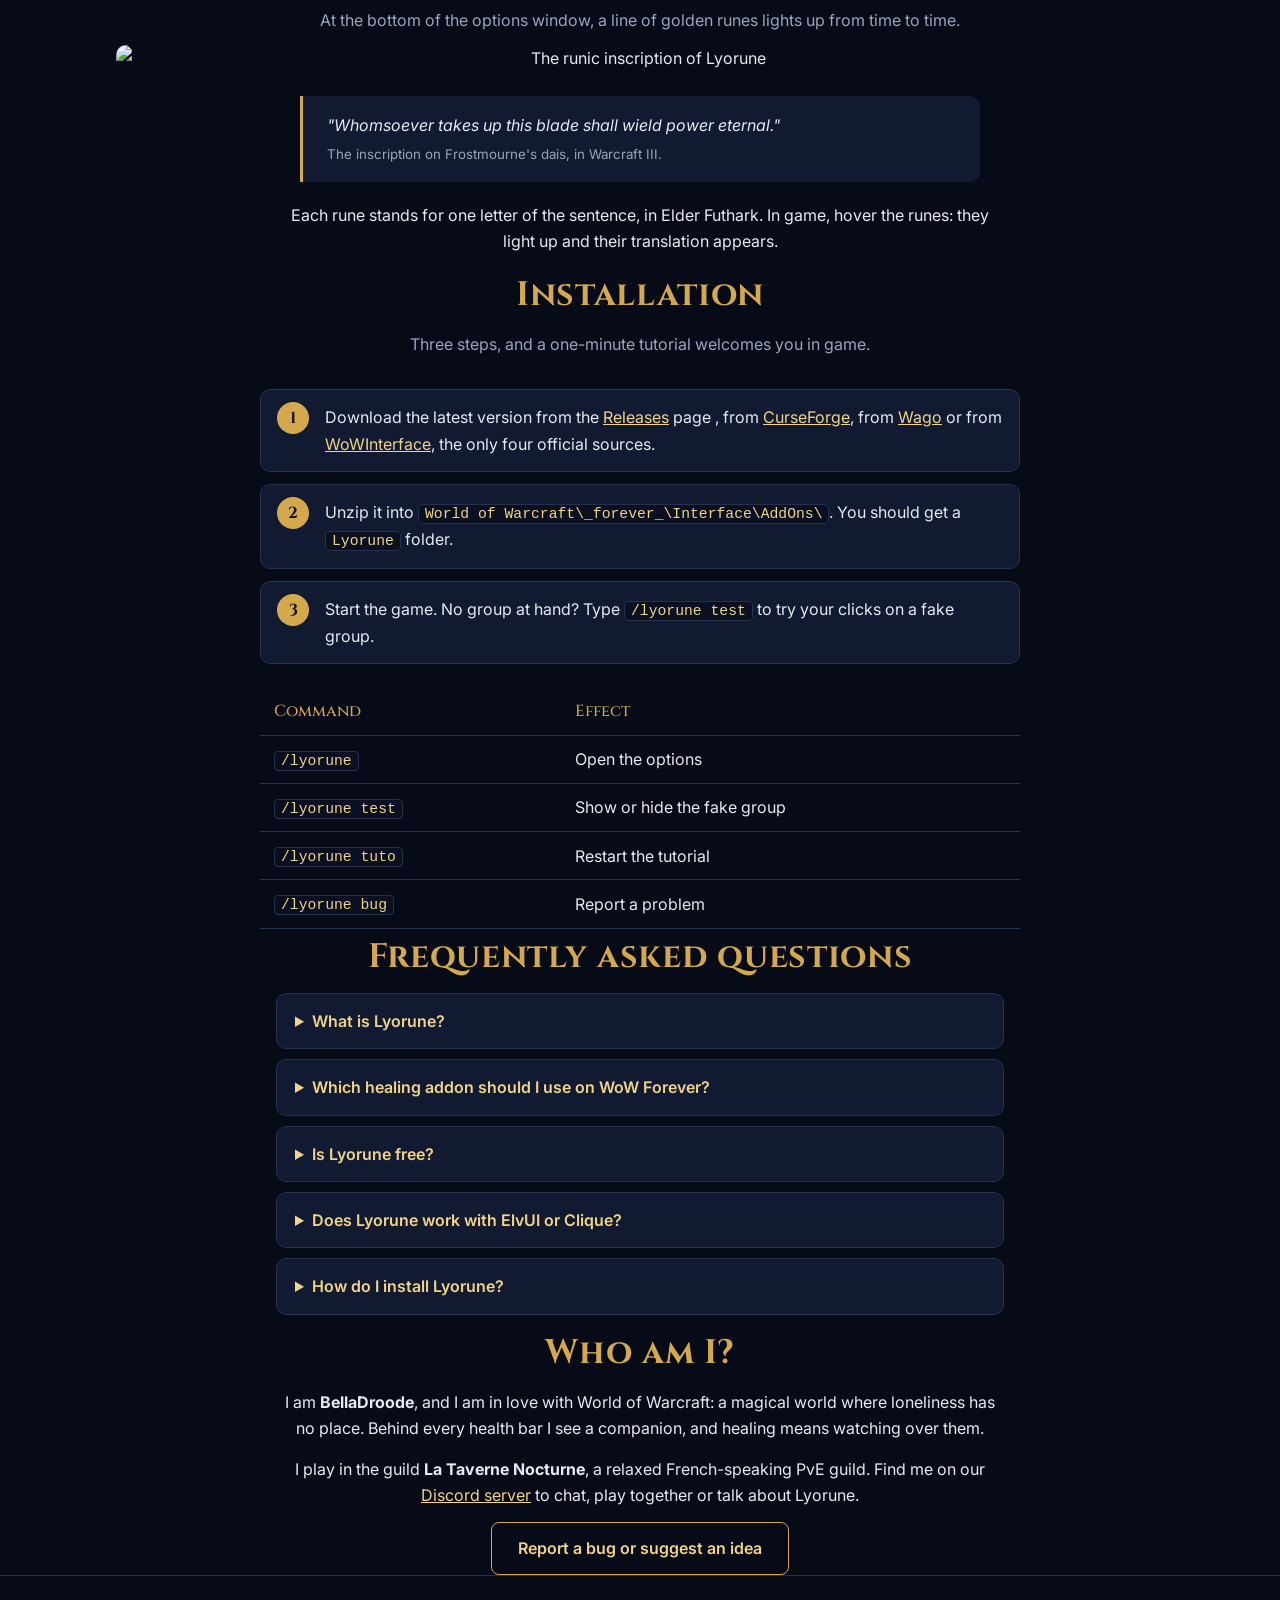
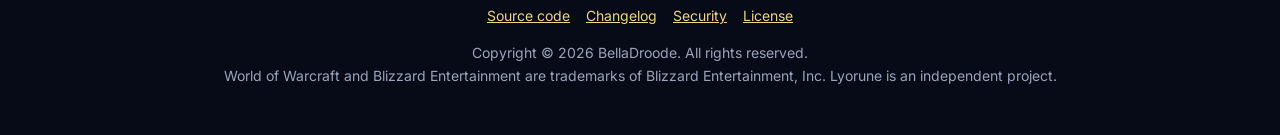
==== commit f2aaceb6: "Site, modèles de demande et commentaires : plus aucune comparaison ni aucun nom d'autre addon" ====
--- a/site/en/index.html
+++ b/site/en/index.html
@@ -5,7 +5,7 @@
 <meta name="viewport" content="width=device-width, initial-scale=1">
 <title>Lyorune: healing frames addon for WoW Forever (click casting, raid frames)</title>
 <meta name="description" content="Lyorune is a free healing frames addon for World of Warcraft: Forever: click casting, hover keys, dispels, incoming heals, range, missing buffs, low mana announcement, profiles and themes. Priest, druid, paladin, shaman.">
-<meta name="keywords" content="Lyorune, World of Warcraft, World of Warcraft: Forever, WoW Forever, WoW, Blizzard, WoW addon, World of Warcraft addon, MMORPG, healing frames, heal frames, raid frames, party frames, group frames, unit frames, click casting, healer, healer addon, heal, dungeon, raid, PvP, PvE, battleground, arena, VuhDo alternative, HealBot alternative, Grid, Cell, Clique, ElvUI, dispel, priest, druid, paladin, shaman">
+<meta name="keywords" content="Lyorune, World of Warcraft, World of Warcraft: Forever, WoW Forever, WoW, Blizzard, WoW addon, World of Warcraft addon, MMORPG, healing frames, heal frames, raid frames, party frames, group frames, unit frames, click casting, healer, healer addon, heal, dungeon, raid, PvP, PvE, battleground, arena, Clique, ElvUI, dispel, priest, druid, paladin, shaman">
 <meta name="author" content="BellaDroode">
 <meta name="robots" content="index, follow, max-image-preview:large">
 <meta name="theme-color" content="#070b17">
@@ -92,7 +92,7 @@
       "sameAs": [
         "https://github.com/BellaHealFr/Lyorune"
       ],
-      "keywords": "Lyorune, World of Warcraft, World of Warcraft: Forever, WoW Forever, WoW, Blizzard, WoW addon, World of Warcraft addon, MMORPG, healing frames, heal frames, raid frames, party frames, group frames, unit frames, click casting, healer, healer addon, heal, dungeon, raid, PvP, PvE, battleground, arena, VuhDo alternative, HealBot alternative, Grid, Cell, Clique, ElvUI, dispel, priest, druid, paladin, shaman",
+      "keywords": "Lyorune, World of Warcraft, World of Warcraft: Forever, WoW Forever, WoW, Blizzard, WoW addon, World of Warcraft addon, MMORPG, healing frames, heal frames, raid frames, party frames, group frames, unit frames, click casting, healer, healer addon, heal, dungeon, raid, PvP, PvE, battleground, arena, Clique, ElvUI, dispel, priest, druid, paladin, shaman",
       "gamePlatform": "World of Warcraft: Forever"
     },
     {
@@ -117,7 +117,7 @@
           "name": "Which healing addon should I use on WoW Forever?",
           "acceptedAnswer": {
             "@type": "Answer",
-            "text": "Lyorune is made for World of Warcraft: Forever (interface 16001). It is lighter than VuhDo and HealBot, handles values hidden in combat and suits priests, druids, paladins and shamans."
+            "text": "Lyorune is made for World of Warcraft: Forever (interface 16001). It is light, handles values hidden in combat and suits priests, druids, paladins and shamans."
           }
         },
         {
@@ -214,7 +214,7 @@
       <div class="carte"><img src="../images/runes/f.png" alt=""><div><h3>Easy to set up</h3><p>Twelve chapters, a preview cell that shows every setting live, a golden rune on what you changed and a search that finds everything.</p></div></div>
     </div>
     <p class="note">Lyorune never changes the game's frames or other addons' frames: it runs alongside ElvUI, Clique and your other interface addons.</p>
-    <p class="note">Made for <strong>World of Warcraft: Forever</strong> (WoW Forever), Blizzard's official game: dungeons, 10 to 40-player raids, battlegrounds and arenas. A light alternative to VuhDo, HealBot or Grid for every healer of the MMORPG.</p>
+    <p class="note">Made for <strong>World of Warcraft: Forever</strong> (WoW Forever), Blizzard's official game: dungeons, 10 to 40-player raids, battlegrounds and arenas. A light healing addon for every healer of the MMORPG.</p>
   </section>
 
   <section id="classes" class="conteneur">
@@ -257,7 +257,7 @@
   <section id="faq" class="conteneur faq">
     <h2>Frequently asked questions</h2>
     <details><summary>What is Lyorune?</summary><p>Lyorune is a free healing frames addon for World of Warcraft: Forever. It shows your whole group or raid and casts your heals with one click on a player's frame.</p></details>
-    <details><summary>Which healing addon should I use on WoW Forever?</summary><p>Lyorune is made for World of Warcraft: Forever (interface 16001). It is lighter than VuhDo and HealBot, handles values hidden in combat and suits priests, druids, paladins and shamans.</p></details>
+    <details><summary>Which healing addon should I use on WoW Forever?</summary><p>Lyorune is made for World of Warcraft: Forever (interface 16001). It is light, handles values hidden in combat and suits priests, druids, paladins and shamans.</p></details>
     <details><summary>Is Lyorune free?</summary><p>Yes. Lyorune is free and is downloaded from its <a href="https://github.com/BellaHealFr/Lyorune/releases/latest">GitHub Releases page</a>, from <a href="https://www.curseforge.com/wow/addons/lyorune-healing">CurseForge</a>, from <a href="https://addons.wago.io/addons/lyorune">Wago</a> or from <a href="https://www.wowinterface.com/downloads/info27323-Lyorune.html">WoWInterface</a>, its only four official sources.</p></details>
     <details><summary>Does Lyorune work with ElvUI or Clique?</summary><p>Yes. Lyorune never changes the game's frames or other addons' frames. It runs alongside ElvUI, Clique and other interface addons.</p></details>
     <details><summary>How do I install Lyorune?</summary><p>Download the archive from GitHub, unzip it into <code>World of Warcraft\_forever_\Interface\AddOns\</code> and start the game. A one-minute tutorial opens on first login.</p></details>
